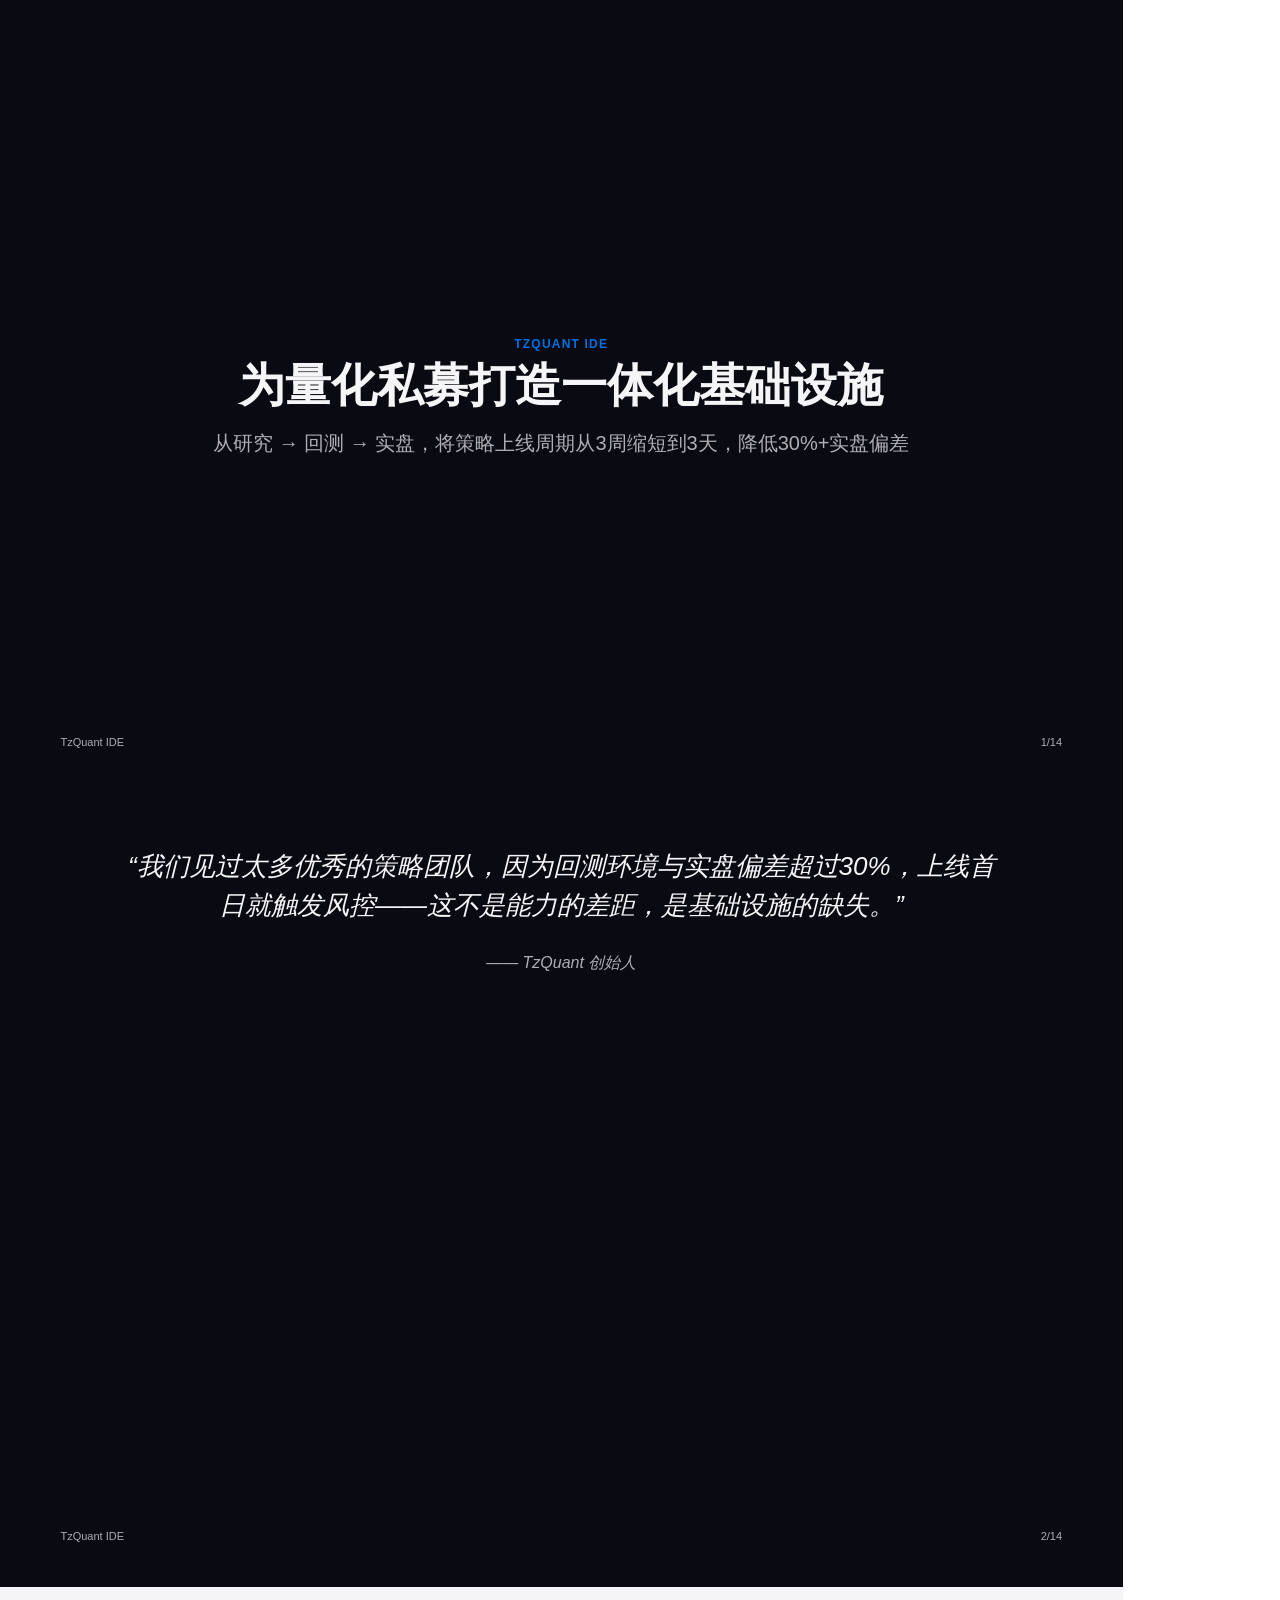
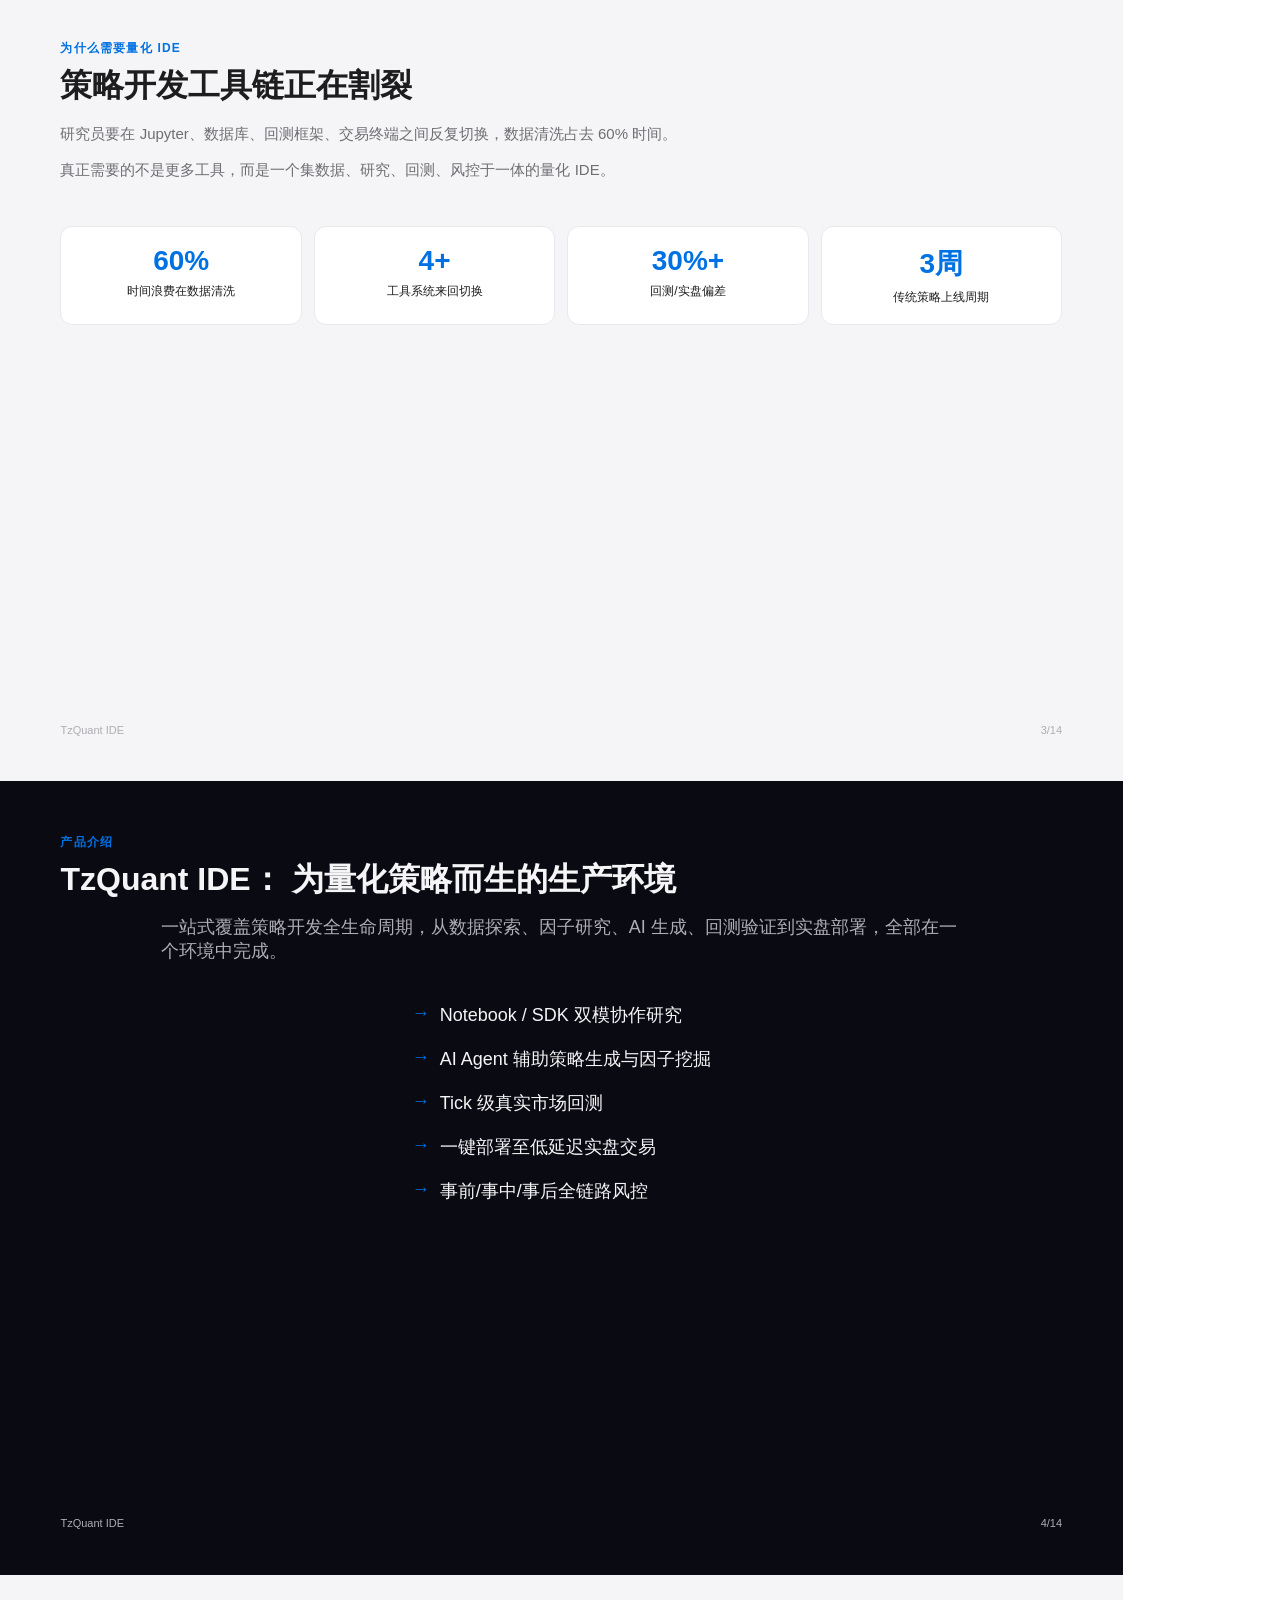
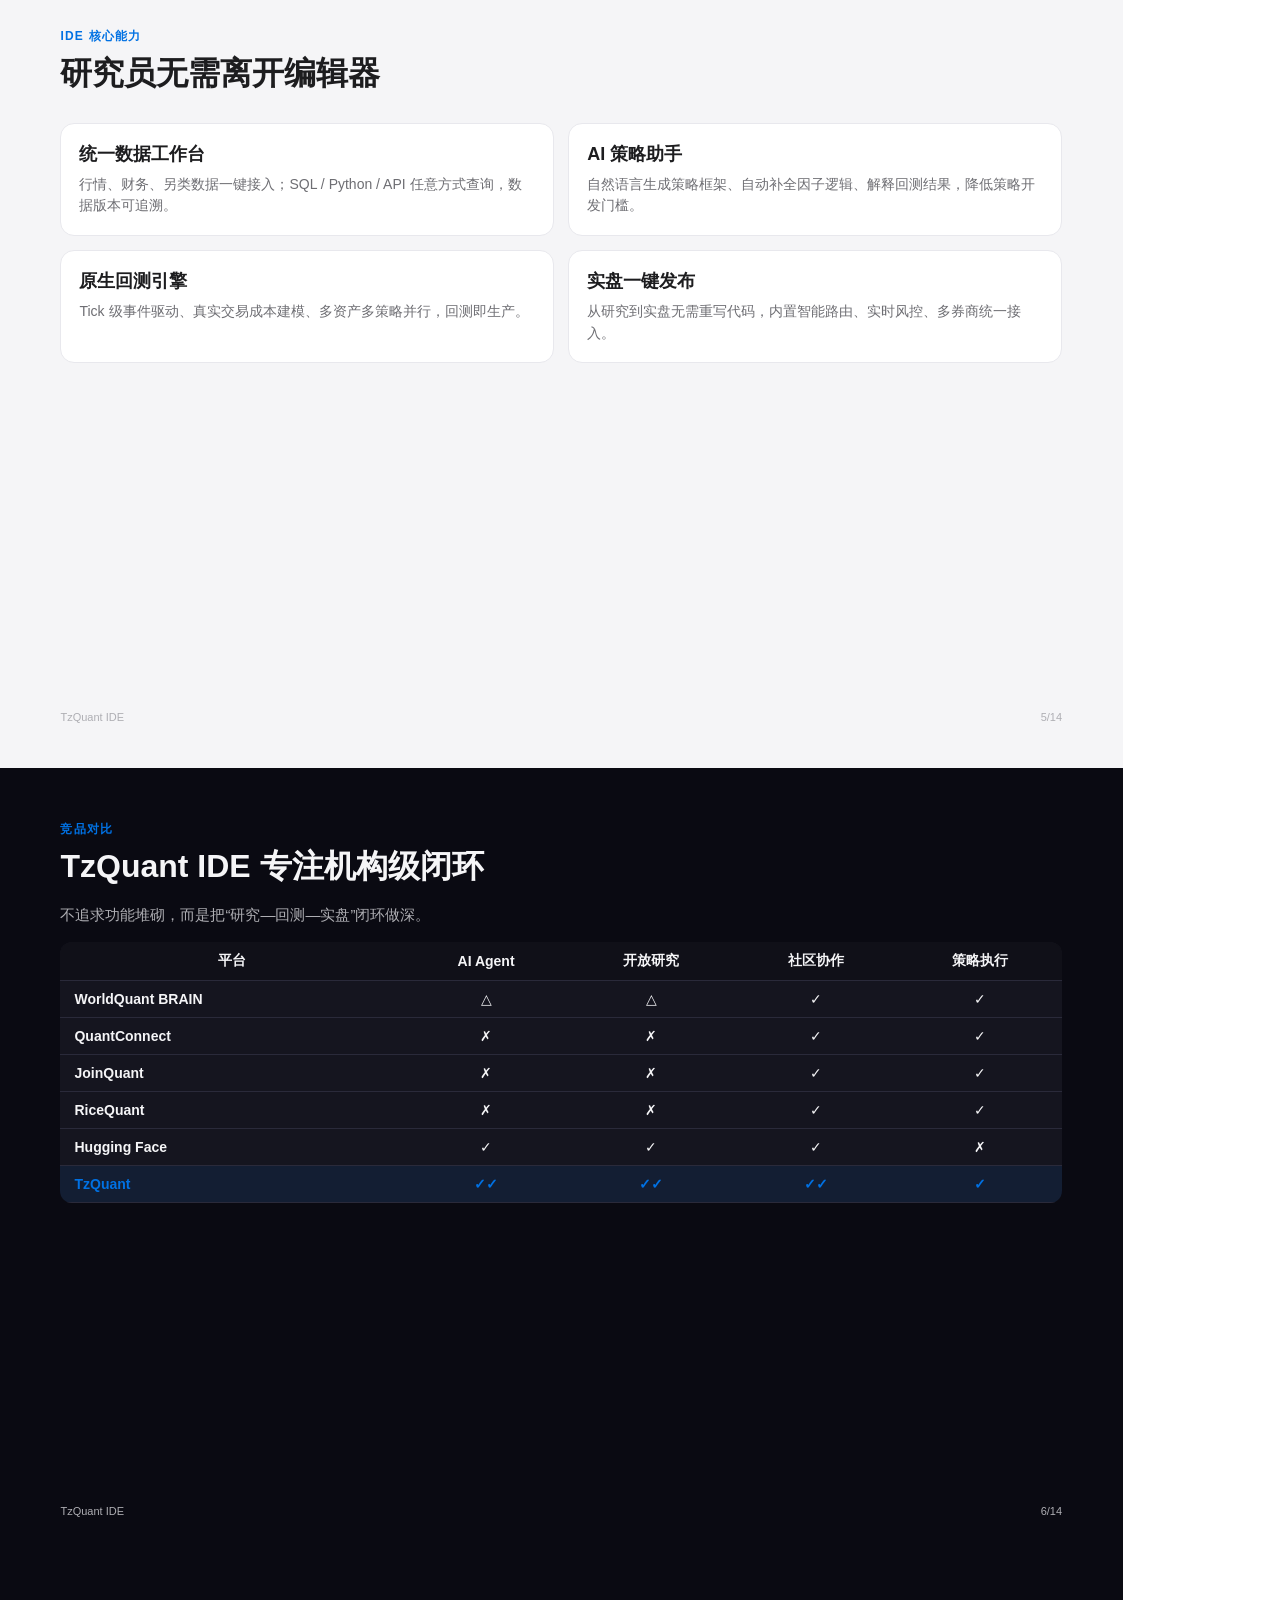
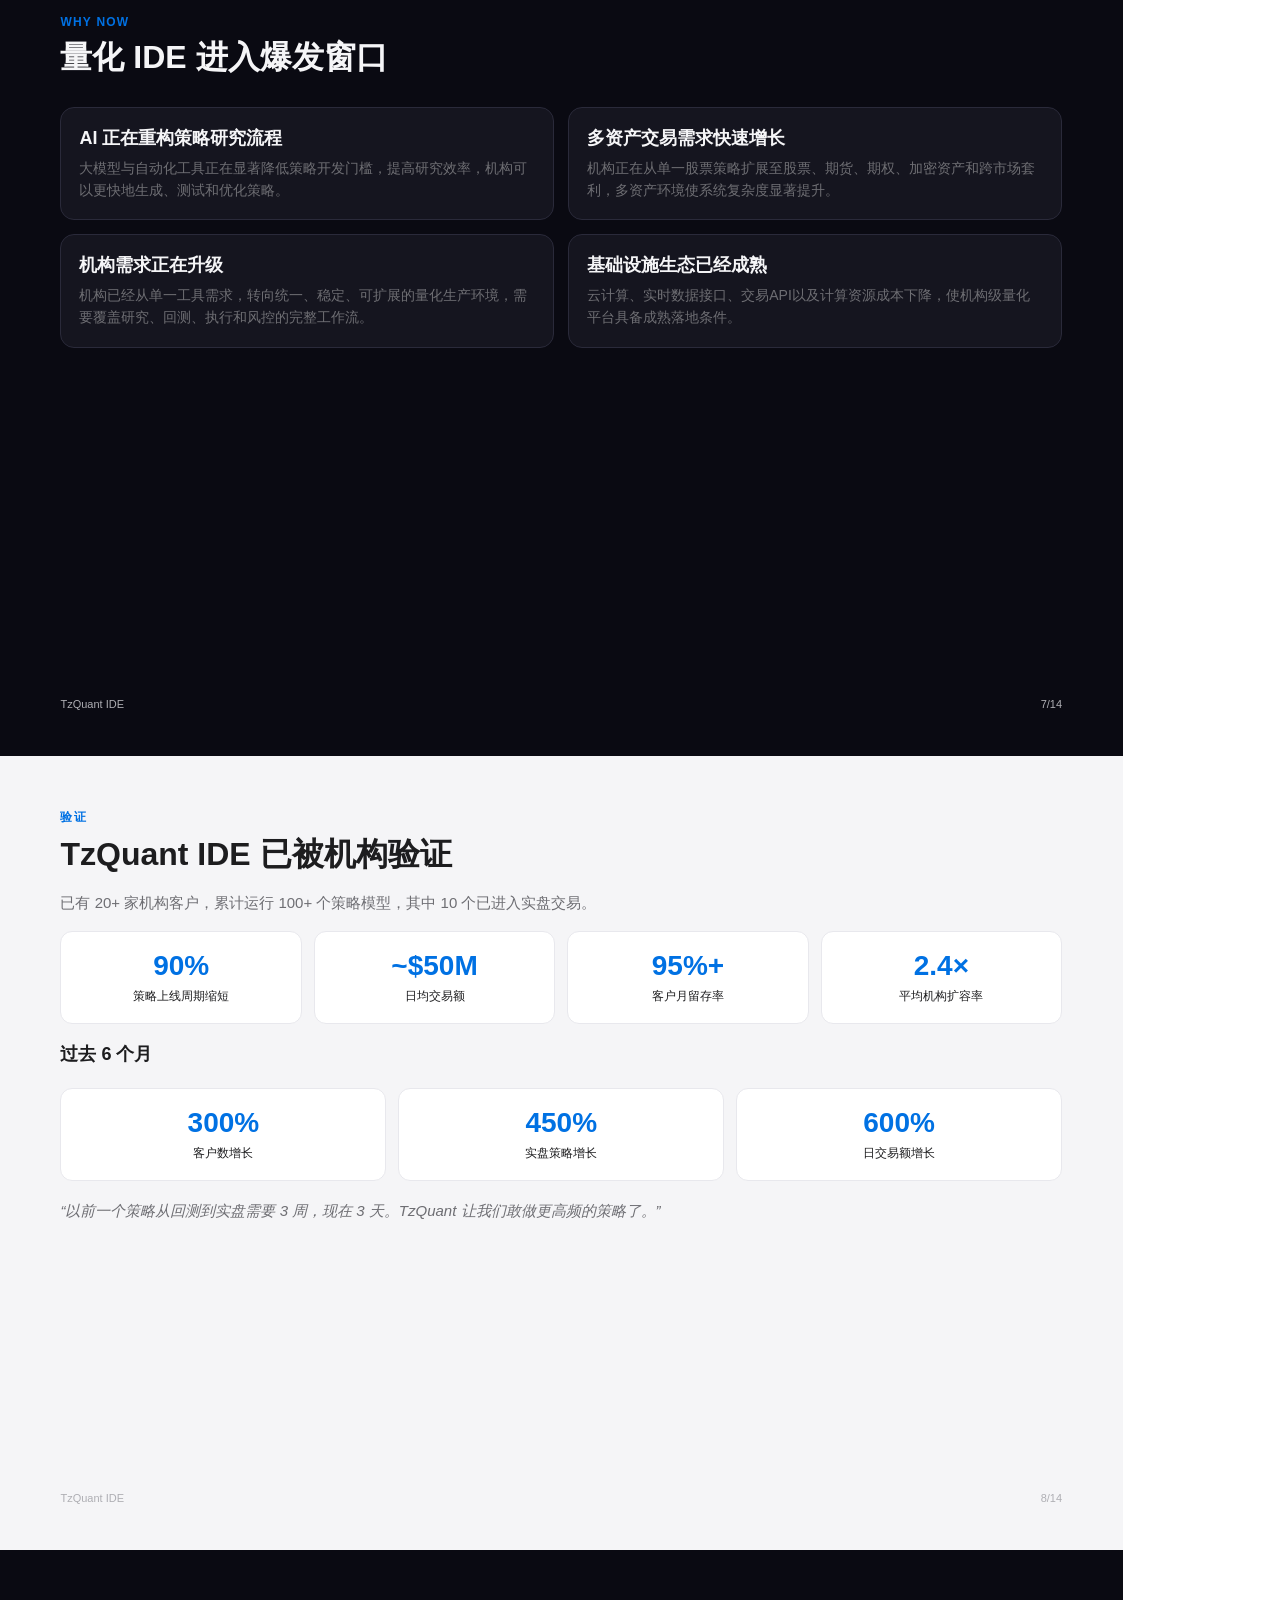
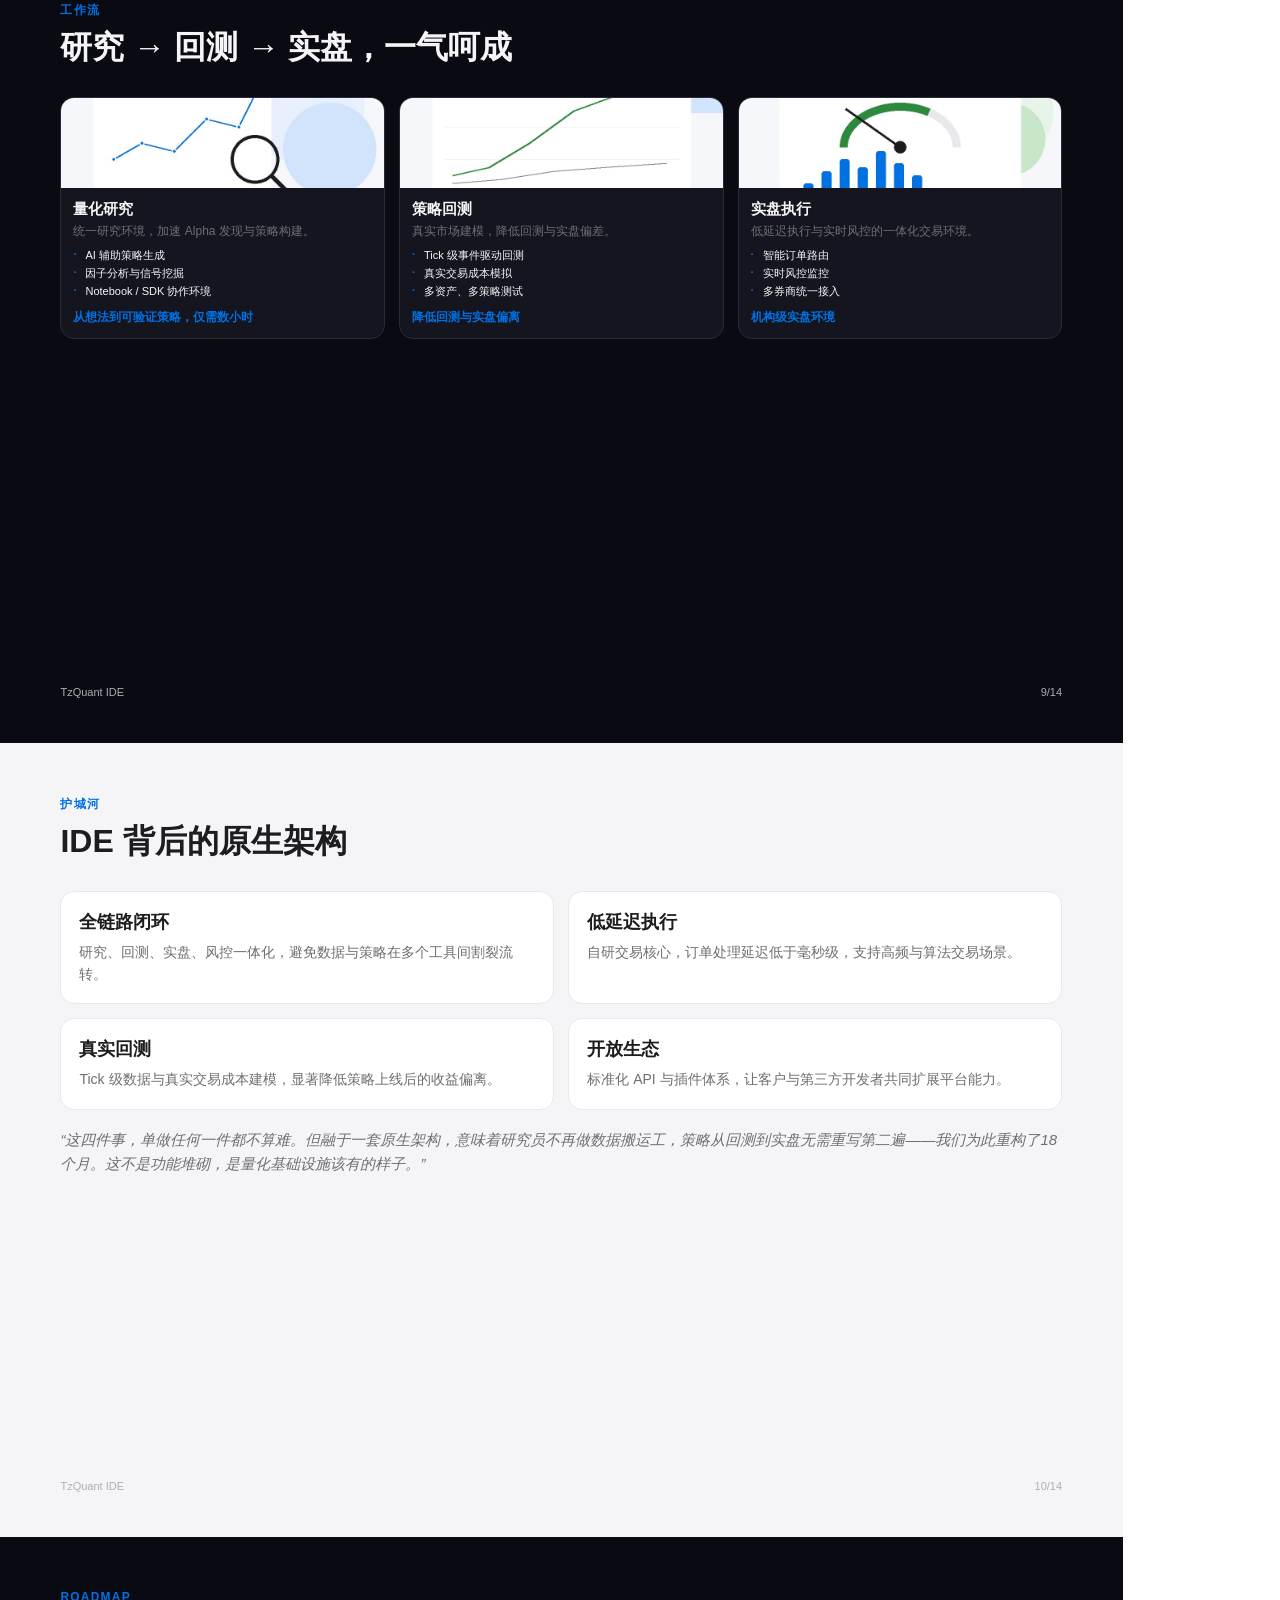
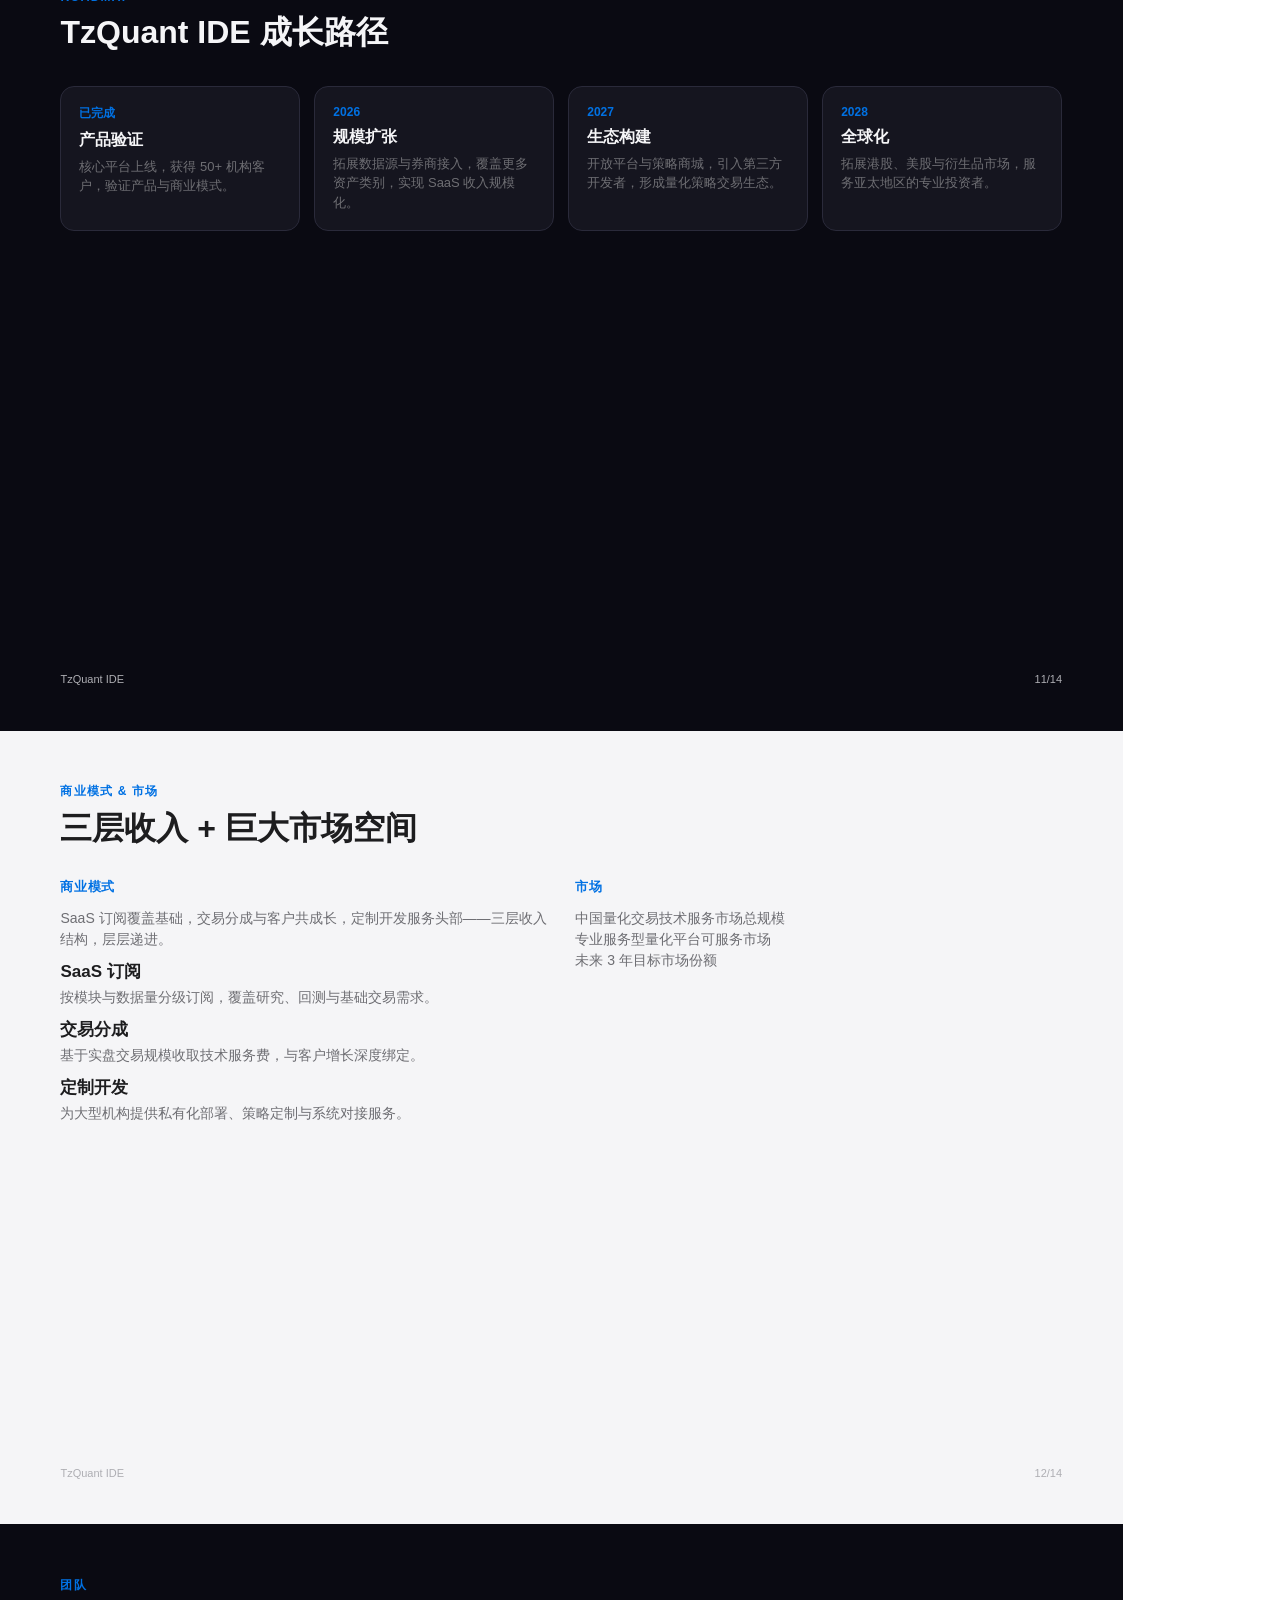
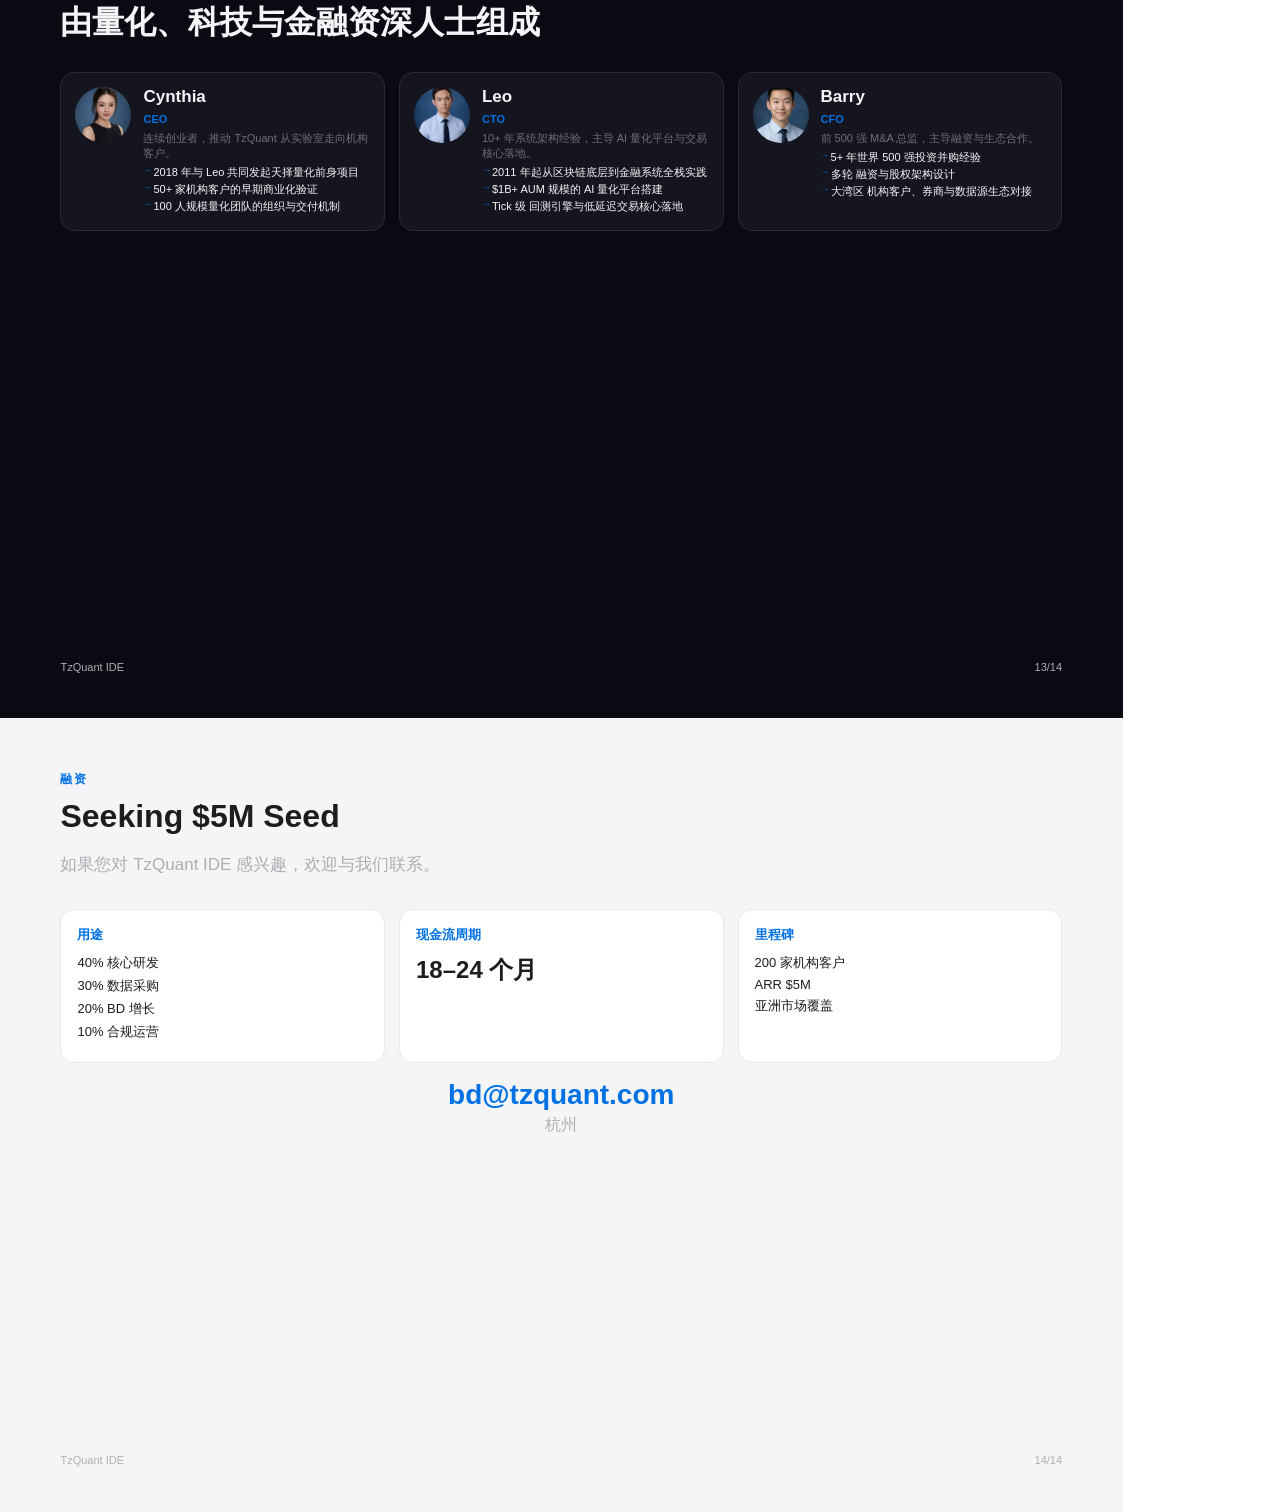
==== deck_ide.html @ a30601aa "Refocus roadshow deck on TzQuant IDE product story" ====
<!DOCTYPE html>
<html><head><meta charset="utf-8"/><style>
* { margin: 0; padding: 0; box-sizing: border-box; }
html, body { font-family: -apple-system, BlinkMacSystemFont, "SF Pro Display", "PingFang SC", "Microsoft YaHei", sans-serif; }
body { margin: 0; }
.slide { width: 297mm; height: 210mm; padding: 14mm 16mm; position: relative; overflow: hidden; page-break-after: always; display: flex; flex-direction: column; }
.slide:last-child { page-break-after: auto; }
.slide-dark { background: #0a0a12; color: #f5f5f7; }
.slide-light { background: #f5f5f7; color: #1d1d1f; }
.center { justify-content: center; text-align: center; align-items: center; }
.eyebrow { font-size: 12px; font-weight: 700; letter-spacing: 0.1em; text-transform: uppercase; color: #0071e3; margin-bottom: 8px; display: block; }
.slide-title { font-size: 32px; font-weight: 700; line-height: 1.25; margin-bottom: 16px; }
.slide-subtitle { font-size: 17px; color: #aeaeb3; margin-bottom: 18px; line-height: 1.5; }
.slide-body, .slide-summary, .split-body { font-size: 15px; line-height: 1.7; color: #6e6e73; max-width: 95%; }
.slide-dark .slide-body, .slide-dark .slide-subtitle { color: #aeaeb3; }

.cover-title { font-size: 46px; font-weight: 800; line-height: 1.15; margin-bottom: 18px; }
.cover-subtitle { font-size: 20px; color: #aeaeb3; max-width: 80%; margin: 0 auto; }
.big-quote { font-size: 26px; font-style: italic; line-height: 1.5; max-width: 88%; margin: 0 auto 28px; text-align: center; }
cite { display: block; text-align: center; font-size: 16px; color: #aeaeb3; }
.big-bullets { list-style: none; max-width: 75%; margin: 18px auto 0; text-align: left; }
.big-bullets li { font-size: 18px; padding: 10px 0 10px 28px; position: relative; color: #f5f5f7; }
.big-bullets li::before { content: "→"; position: absolute; left: 0; color: #0071e3; font-weight: 700; }
.center-body { font-size: 18px; color: #aeaeb3; max-width: 80%; margin: 0 auto 12px; }

.metrics-row { display: grid; grid-template-columns: repeat(4, 1fr); gap: 12px; margin-top: 16px; }
.metrics-row.growth { grid-template-columns: repeat(3, 1fr); }
.metric { background: #fff; border-radius: 12px; padding: 18px 10px; text-align: center; border: 1px solid #e8e8ed; }
.slide-dark .metric { background: #15151f; border-color: #2a2a3a; }
.metric-value { font-size: 28px; font-weight: 800; color: #0071e3; display: block; }
.metric-label { font-size: 12px; color: #1d1d1f; margin-top: 6px; display: block; }
.slide-dark .metric-label { color: #f5f5f7; }

.split-body { margin-bottom: 18px; }
.split-body p { margin-bottom: 10px; }

.cards-grid { display: grid; gap: 14px; margin-top: 14px; }
.cards-grid.cols-2 { grid-template-columns: repeat(2, 1fr); }
.info-card { background: #fff; border-radius: 14px; padding: 18px; border: 1px solid #e8e8ed; }
.slide-dark .info-card { background: #15151f; border-color: #2a2a3a; }
.info-card h3 { font-size: 18px; font-weight: 700; margin-bottom: 8px; color: #1d1d1f; }
.slide-dark .info-card h3 { color: #f5f5f7; }
.info-card p { font-size: 14px; color: #6e6e73; line-height: 1.55; }

.competitor-table { width: 100%; border-collapse: collapse; margin-top: 14px; font-size: 14px; background: #fff; border-radius: 12px; overflow: hidden; }
.slide-dark .competitor-table { background: #15151f; }
.competitor-table th, .competitor-table td { padding: 10px 8px; text-align: center; border-bottom: 1px solid #e8e8ed; }
.slide-dark .competitor-table th, .slide-dark .competitor-table td { border-color: #2a2a3a; }
.competitor-table th { background: #101018; color: #f5f5f7; }
.competitor-table td:first-child { text-align: left; font-weight: 600; padding-left: 14px; }
.competitor-table tr.highlight { background: rgba(0,113,227,0.1); }
.competitor-table tr.highlight td { color: #0071e3; font-weight: 700; }

.growth-title { font-size: 18px; margin-top: 18px; margin-bottom: 6px; }
.slide-quote { font-size: 15px; font-style: italic; color: #6e6e73; margin-top: 18px; line-height: 1.6; }
.slide-dark .slide-quote { color: #aeaeb3; }

.product-grid { display: grid; grid-template-columns: repeat(3, 1fr); gap: 14px; margin-top: 14px; }
.product-card { background: #fff; border-radius: 14px; overflow: hidden; border: 1px solid #e8e8ed; }
.slide-dark .product-card { background: #15151f; border-color: #2a2a3a; }
.product-media { height: 90px; overflow: hidden; }
.product-media img { width: 100%; height: 100%; object-fit: cover; }
.product-info { padding: 12px; }
.product-info h3 { font-size: 15px; font-weight: 700; margin-bottom: 4px; }
.product-lead { font-size: 12px; color: #6e6e73; margin-bottom: 8px; }
.product-points { list-style: none; }
.product-points li { font-size: 11px; margin-bottom: 3px; padding-left: 12px; position: relative; }
.product-points li::before { content: "·"; position: absolute; left: 0; color: #0071e3; font-weight: 700; }
.outcome-label { display: block; margin-top: 10px; font-size: 12px; font-weight: 700; color: #0071e3; }

.roadmap-grid { display: grid; grid-template-columns: repeat(4, 1fr); gap: 14px; margin-top: 18px; }
.roadmap-card { background: #fff; border-radius: 14px; padding: 18px; border: 1px solid #e8e8ed; }
.slide-dark .roadmap-card { background: #15151f; border-color: #2a2a3a; }
.roadmap-status { font-size: 12px; color: #0071e3; font-weight: 700; margin-bottom: 8px; display: block; }
.roadmap-card h3 { font-size: 16px; font-weight: 700; margin-bottom: 6px; }
.roadmap-card p { font-size: 13px; color: #6e6e73; line-height: 1.5; }

.two-col { display: grid; grid-template-columns: 1fr 1fr; gap: 28px; margin-top: 14px; }
.col-block h3 { font-size: 13px; color: #0071e3; text-transform: uppercase; letter-spacing: 0.05em; margin-bottom: 12px; }
.col-block h4 { font-size: 17px; font-weight: 700; margin: 10px 0 4px; }
.col-block p { font-size: 14px; color: #6e6e73; line-height: 1.5; }

.team-grid { display: grid; grid-template-columns: repeat(3, 1fr); gap: 14px; margin-top: 14px; }
.team-card { background: #fff; border-radius: 14px; padding: 14px; display: flex; gap: 12px; border: 1px solid #e8e8ed; }
.slide-dark .team-card { background: #15151f; border-color: #2a2a3a; }
.member-photo { width: 56px; height: 56px; border-radius: 50%; object-fit: cover; flex-shrink: 0; }
.team-card h3 { font-size: 17px; margin-bottom: 2px; }
.member-role { font-size: 11px; color: #0071e3; font-weight: 600; }
.member-tagline { font-size: 11px; color: #6e6e73; margin: 4px 0; line-height: 1.35; }
.team-card ul { list-style: none; }
.team-card li { font-size: 11px; margin-bottom: 2px; padding-left: 10px; position: relative; }
.team-card li::before { content: "→"; position: absolute; left: 0; color: #0071e3; font-size: 9px; }

.funding-plan { display: grid; grid-template-columns: repeat(3, 1fr); gap: 14px; margin-top: 14px; }
.fund-block { background: #fff; border-radius: 14px; padding: 16px; border: 1px solid #e8e8ed; }
.fund-block h3 { font-size: 13px; color: #0071e3; margin-bottom: 10px; }
.fund-value { font-size: 24px; font-weight: 700; }
.fund-block ul { list-style: none; }
.fund-block li { font-size: 13px; margin-bottom: 5px; }
.contact-email { font-size: 28px; color: #0071e3; font-weight: 600; text-align: center; display: block; margin-top: 16px; text-decoration: none; }
.contact-location { text-align: center; color: #aeaeb3; margin-top: 4px; }

.footer { position: absolute; bottom: 12mm; left: 16mm; right: 16mm; font-size: 11px; color: #aeaeb3; display: flex; justify-content: space-between; }
</style></head><body><section class="slide slide-dark center" id="cover"><span class="eyebrow">TzQuant IDE</span><h1 class="cover-title">为量化私募打造一体化基础设施</h1><p class="cover-subtitle">从研究 → 回测 → 实盘，将策略上线周期从3周缩短到3天，降低30%+实盘偏差</p><div class="footer"><span>TzQuant IDE</span><span>1/14</span></div></section><section class="slide slide-dark" id="problem"><blockquote class="big-quote">“我们见过太多优秀的策略团队，因为回测环境与实盘偏差超过30%，上线首日就触发风控——这不是能力的差距，是基础设施的缺失。”</blockquote><cite>—— TzQuant 创始人</cite><div class="footer"><span>TzQuant IDE</span><span>2/14</span></div></section><section class="slide slide-light" id="why-ide"><span class="eyebrow">为什么需要量化 IDE</span><h2 class="slide-title">策略开发工具链正在割裂</h2><div class="split-body"><p>研究员要在 Jupyter、数据库、回测框架、交易终端之间反复切换，数据清洗占去 60% 时间。</p><p>真正需要的不是更多工具，而是一个集数据、研究、回测、风控于一体的量化 IDE。</p></div><div class="metrics-row"><div class="metric"><span class="metric-value">60%</span><span class="metric-label">时间浪费在数据清洗</span></div><div class="metric"><span class="metric-value">4+</span><span class="metric-label">工具系统来回切换</span></div><div class="metric"><span class="metric-value">30%+</span><span class="metric-label">回测/实盘偏差</span></div><div class="metric"><span class="metric-value">3周</span><span class="metric-label">传统策略上线周期</span></div></div><div class="footer"><span>TzQuant IDE</span><span>3/14</span></div></section><section class="slide slide-dark" id="ide-intro"><span class="eyebrow">产品介绍</span><h2 class="slide-title">TzQuant IDE：
为量化策略而生的生产环境</h2><p class="center-body">一站式覆盖策略开发全生命周期，从数据探索、因子研究、AI 生成、回测验证到实盘部署，全部在一个环境中完成。</p><ul class="big-bullets"><li>Notebook / SDK 双模协作研究</li><li>AI Agent 辅助策略生成与因子挖掘</li><li>Tick 级真实市场回测</li><li>一键部署至低延迟实盘交易</li><li>事前/事中/事后全链路风控</li></ul><div class="footer"><span>TzQuant IDE</span><span>4/14</span></div></section><section class="slide slide-light" id="ide-features"><span class="eyebrow">IDE 核心能力</span><h2 class="slide-title">研究员无需离开编辑器</h2><div class="cards-grid cols-2"><div class="info-card"><h3>统一数据工作台</h3><p>行情、财务、另类数据一键接入；SQL / Python / API 任意方式查询，数据版本可追溯。</p></div><div class="info-card"><h3>AI 策略助手</h3><p>自然语言生成策略框架、自动补全因子逻辑、解释回测结果，降低策略开发门槛。</p></div><div class="info-card"><h3>原生回测引擎</h3><p>Tick 级事件驱动、真实交易成本建模、多资产多策略并行，回测即生产。</p></div><div class="info-card"><h3>实盘一键发布</h3><p>从研究到实盘无需重写代码，内置智能路由、实时风控、多券商统一接入。</p></div></div><div class="footer"><span>TzQuant IDE</span><span>5/14</span></div></section><section class="slide slide-dark" id="ide-vs-others"><span class="eyebrow">竞品对比</span><h2 class="slide-title">TzQuant IDE 专注机构级闭环</h2><p class="slide-body">不追求功能堆砌，而是把“研究—回测—实盘”闭环做深。</p><table class="competitor-table"><thead><tr><th>平台</th><th>AI Agent</th><th>开放研究</th><th>社区协作</th><th>策略执行</th></tr></thead><tbody><tr class=""><td>WorldQuant BRAIN</td><td>△</td><td>△</td><td>✓</td><td>✓</td></tr><tr class=""><td>QuantConnect</td><td>✗</td><td>✗</td><td>✓</td><td>✓</td></tr><tr class=""><td>JoinQuant</td><td>✗</td><td>✗</td><td>✓</td><td>✓</td></tr><tr class=""><td>RiceQuant</td><td>✗</td><td>✗</td><td>✓</td><td>✓</td></tr><tr class=""><td>Hugging Face</td><td>✓</td><td>✓</td><td>✓</td><td>✗</td></tr><tr class="highlight"><td>TzQuant</td><td>✓✓</td><td>✓✓</td><td>✓✓</td><td>✓</td></tr></tbody></table><div class="footer"><span>TzQuant IDE</span><span>6/14</span></div></section><section class="slide slide-dark" id="why-now"><span class="eyebrow">Why now</span><h2 class="slide-title">量化 IDE 进入爆发窗口</h2><div class="cards-grid cols-2"><div class="info-card"><h3>AI 正在重构策略研究流程</h3><p>大模型与自动化工具正在显著降低策略开发门槛，提高研究效率，机构可以更快地生成、测试和优化策略。</p></div><div class="info-card"><h3>多资产交易需求快速增长</h3><p>机构正在从单一股票策略扩展至股票、期货、期权、加密资产和跨市场套利，多资产环境使系统复杂度显著提升。</p></div><div class="info-card"><h3>机构需求正在升级</h3><p>机构已经从单一工具需求，转向统一、稳定、可扩展的量化生产环境，需要覆盖研究、回测、执行和风控的完整工作流。</p></div><div class="info-card"><h3>基础设施生态已经成熟</h3><p>云计算、实时数据接口、交易API以及计算资源成本下降，使机构级量化平台具备成熟落地条件。</p></div></div><div class="footer"><span>TzQuant IDE</span><span>7/14</span></div></section><section class="slide slide-light" id="traction"><span class="eyebrow">验证</span><h2 class="slide-title">TzQuant IDE 已被机构验证</h2><p class="slide-summary">已有 20+ 家机构客户，累计运行 100+ 个策略模型，其中 10 个已进入实盘交易。</p><div class="metrics-row"><div class="metric"><span class="metric-value">90%</span><span class="metric-label">策略上线周期缩短</span></div><div class="metric"><span class="metric-value">~$50M</span><span class="metric-label">日均交易额</span></div><div class="metric"><span class="metric-value">95%+</span><span class="metric-label">客户月留存率</span></div><div class="metric"><span class="metric-value">2.4×</span><span class="metric-label">平均机构扩容率</span></div></div><h3 class="growth-title">过去 6 个月</h3><div class="metrics-row growth"><div class="metric"><span class="metric-value">300%</span><span class="metric-label">客户数增长</span></div><div class="metric"><span class="metric-value">450%</span><span class="metric-label">实盘策略增长</span></div><div class="metric"><span class="metric-value">600%</span><span class="metric-label">日交易额增长</span></div></div><p class="slide-quote">“以前一个策略从回测到实盘需要 3 周，现在 3 天。TzQuant 让我们敢做更高频的策略了。”</p><div class="footer"><span>TzQuant IDE</span><span>8/14</span></div></section><section class="slide slide-dark" id="modules"><span class="eyebrow">工作流</span><h2 class="slide-title">研究 → 回测 → 实盘，一气呵成</h2><div class="product-grid"><div class="product-card"><div class="product-media"><img src="assets/research.jpg"/></div><div class="product-info"><h3>量化研究</h3><p class="product-lead">统一研究环境，加速 Alpha 发现与策略构建。</p><ul class="product-points"><li>AI 辅助策略生成</li><li>因子分析与信号挖掘</li><li>Notebook / SDK 协作环境</li></ul><span class="outcome-label">从想法到可验证策略，仅需数小时</span></div></div><div class="product-card"><div class="product-media"><img src="assets/backtest.jpg"/></div><div class="product-info"><h3>策略回测</h3><p class="product-lead">真实市场建模，降低回测与实盘偏差。</p><ul class="product-points"><li>Tick 级事件驱动回测</li><li>真实交易成本模拟</li><li>多资产、多策略测试</li></ul><span class="outcome-label">降低回测与实盘偏离</span></div></div><div class="product-card"><div class="product-media"><img src="assets/live.jpg"/></div><div class="product-info"><h3>实盘执行</h3><p class="product-lead">低延迟执行与实时风控的一体化交易环境。</p><ul class="product-points"><li>智能订单路由</li><li>实时风控监控</li><li>多券商统一接入</li></ul><span class="outcome-label">机构级实盘环境</span></div></div></div><div class="footer"><span>TzQuant IDE</span><span>9/14</span></div></section><section class="slide slide-light" id="moat"><span class="eyebrow">护城河</span><h2 class="slide-title">IDE 背后的原生架构</h2><div class="cards-grid cols-2"><div class="info-card"><h3>全链路闭环</h3><p>研究、回测、实盘、风控一体化，避免数据与策略在多个工具间割裂流转。</p></div><div class="info-card"><h3>低延迟执行</h3><p>自研交易核心，订单处理延迟低于毫秒级，支持高频与算法交易场景。</p></div><div class="info-card"><h3>真实回测</h3><p>Tick 级数据与真实交易成本建模，显著降低策略上线后的收益偏离。</p></div><div class="info-card"><h3>开放生态</h3><p>标准化 API 与插件体系，让客户与第三方开发者共同扩展平台能力。</p></div></div><p class="slide-quote">“这四件事，单做任何一件都不算难。但融于一套原生架构，意味着研究员不再做数据搬运工，策略从回测到实盘无需重写第二遍——我们为此重构了18个月。这不是功能堆砌，是量化基础设施该有的样子。”</p><div class="footer"><span>TzQuant IDE</span><span>10/14</span></div></section><section class="slide slide-dark" id="roadmap"><span class="eyebrow">Roadmap</span><h2 class="slide-title">TzQuant IDE 成长路径</h2><div class="roadmap-grid"><div class="roadmap-card"><span class="roadmap-status">已完成</span><h3>产品验证</h3><p>核心平台上线，获得 50+ 机构客户，验证产品与商业模式。</p></div><div class="roadmap-card"><span class="roadmap-status">2026</span><h3>规模扩张</h3><p>拓展数据源与券商接入，覆盖更多资产类别，实现 SaaS 收入规模化。</p></div><div class="roadmap-card"><span class="roadmap-status">2027</span><h3>生态构建</h3><p>开放平台与策略商城，引入第三方开发者，形成量化策略交易生态。</p></div><div class="roadmap-card"><span class="roadmap-status">2028</span><h3>全球化</h3><p>拓展港股、美股与衍生品市场，服务亚太地区的专业投资者。</p></div></div><div class="footer"><span>TzQuant IDE</span><span>11/14</span></div></section><section class="slide slide-light" id="business"><span class="eyebrow">商业模式 &amp; 市场</span><h2 class="slide-title">三层收入 + 巨大市场空间</h2><div class="two-col"><div class="col-block"><h3>商业模式</h3><p>SaaS 订阅覆盖基础，交易分成与客户共成长，定制开发服务头部——三层收入结构，层层递进。</p><h4>SaaS 订阅</h4><p>按模块与数据量分级订阅，覆盖研究、回测与基础交易需求。</p><h4>交易分成</h4><p>基于实盘交易规模收取技术服务费，与客户增长深度绑定。</p><h4>定制开发</h4><p>为大型机构提供私有化部署、策略定制与系统对接服务。</p></div><div class="col-block"><h3>市场</h3><p>中国量化交易技术服务市场总规模</p><p>专业服务型量化平台可服务市场</p><p>未来 3 年目标市场份额</p></div></div><div class="footer"><span>TzQuant IDE</span><span>12/14</span></div></section><section class="slide slide-dark" id="team"><span class="eyebrow">团队</span><h2 class="slide-title">由量化、科技与金融资深人士组成</h2><div class="team-grid"><div class="team-card"><img class="member-photo" src="assets/cynthia.png"/><div><h3>Cynthia</h3><span class="member-role">CEO</span><p class="member-tagline">连续创业者，推动 TzQuant 从实验室走向机构客户。</p><ul><li>2018 年与 Leo 共同发起天择量化前身项目</li><li>50+ 家机构客户的早期商业化验证</li><li>100 人规模量化团队的组织与交付机制</li></ul></div></div><div class="team-card"><img class="member-photo" src="assets/leo.png"/><div><h3>Leo</h3><span class="member-role">CTO</span><p class="member-tagline">10+ 年系统架构经验，主导 AI 量化平台与交易核心落地。</p><ul><li>2011 年起从区块链底层到金融系统全栈实践</li><li>$1B+ AUM 规模的 AI 量化平台搭建</li><li>Tick 级 回测引擎与低延迟交易核心落地</li></ul></div></div><div class="team-card"><img class="member-photo" src="assets/barry.jpg"/><div><h3>Barry</h3><span class="member-role">CFO</span><p class="member-tagline">前 500 强 M&amp;A 总监，主导融资与生态合作。</p><ul><li>5+ 年世界 500 强投资并购经验</li><li>多轮 融资与股权架构设计</li><li>大湾区 机构客户、券商与数据源生态对接</li></ul></div></div></div><div class="footer"><span>TzQuant IDE</span><span>13/14</span></div></section><section class="slide slide-light" id="funding"><span class="eyebrow">融资</span><h2 class="slide-title">Seeking $5M Seed</h2><p class="slide-subtitle">如果您对 TzQuant IDE 感兴趣，欢迎与我们联系。</p><div class="funding-plan"><div class="fund-block"><h3>用途</h3><ul><li>40% 核心研发</li><li>30% 数据采购</li><li>20% BD 增长</li><li>10% 合规运营</li></ul></div><div class="fund-block"><h3>现金流周期</h3><div class="fund-value">18–24 个月</div></div><div class="fund-block"><h3>里程碑</h3><ul><li>200 家机构客户</li><li>ARR $5M</li><li>亚洲市场覆盖</li></ul></div></div><a class="contact-email" href="mailto:bd@tzquant.com">bd@tzquant.com</a><p class="contact-location">杭州</p><div class="footer"><span>TzQuant IDE</span><span>14/14</span></div></section></body></html>
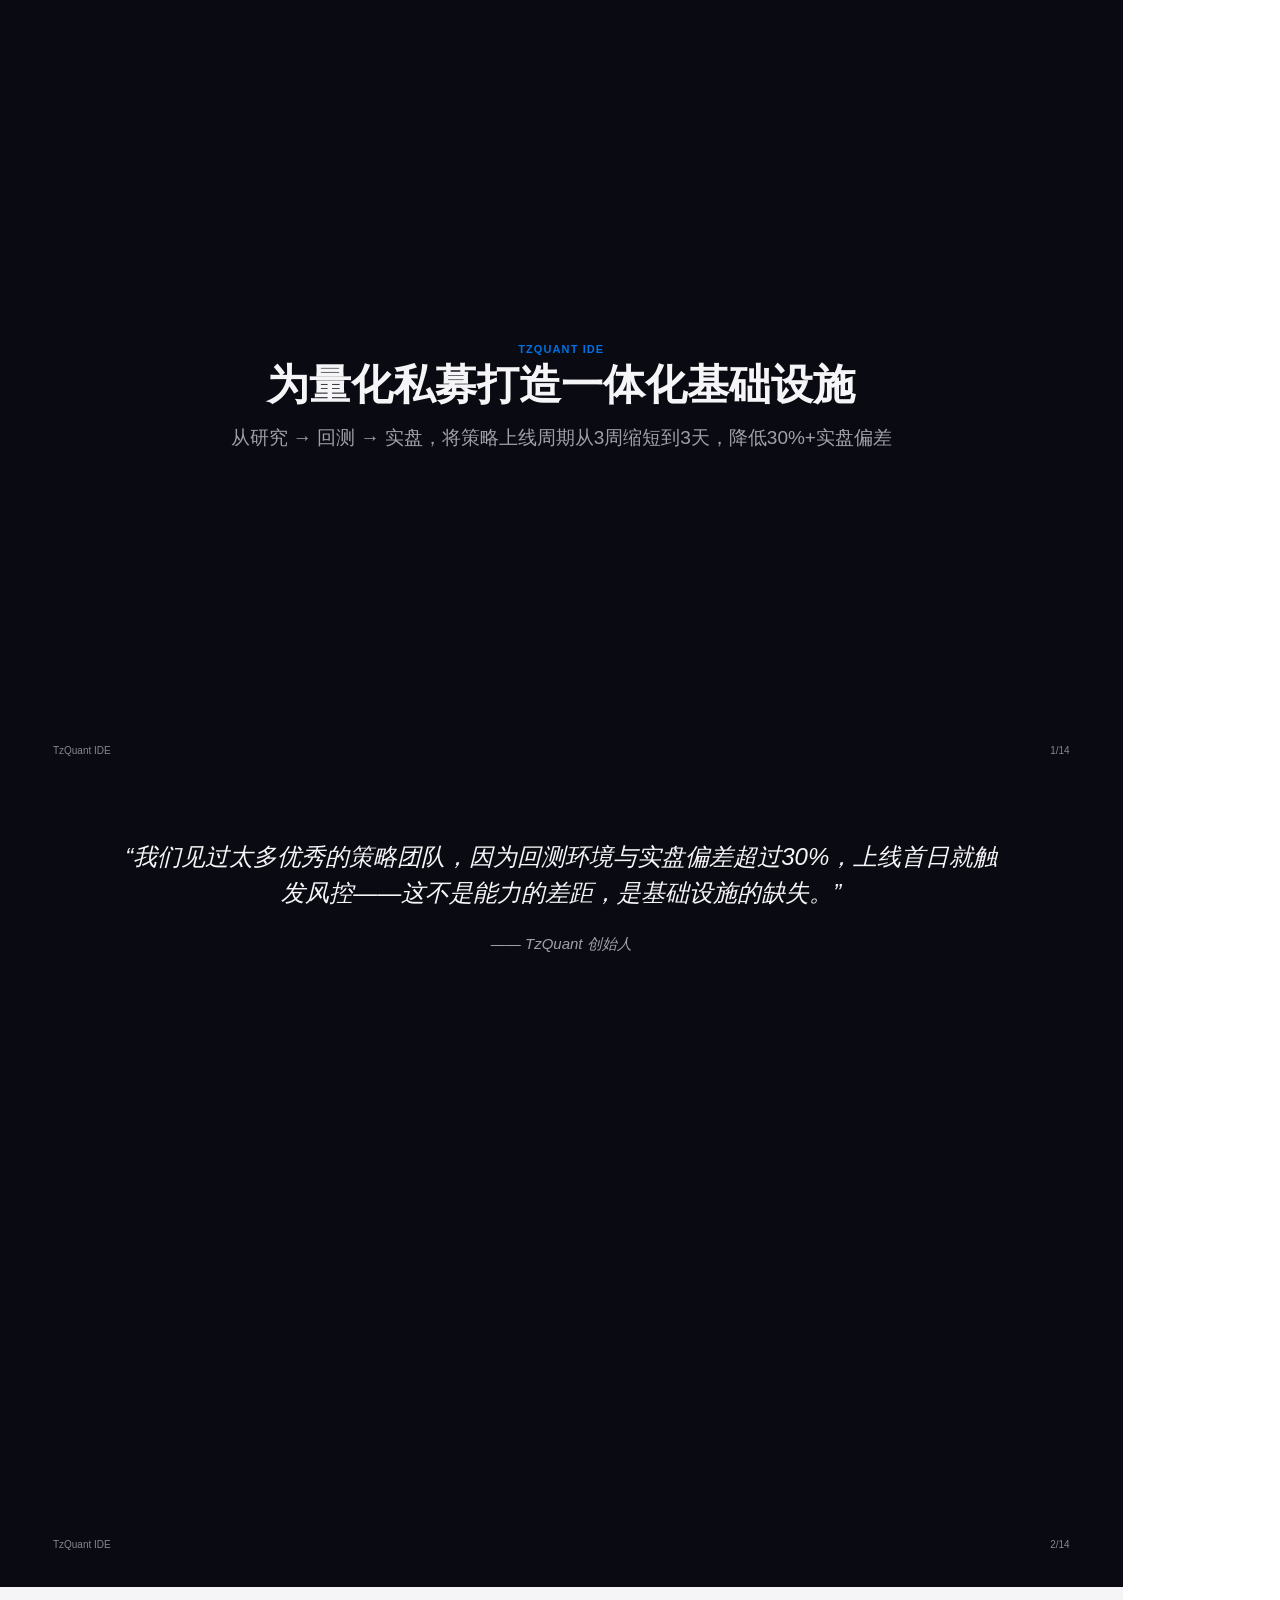
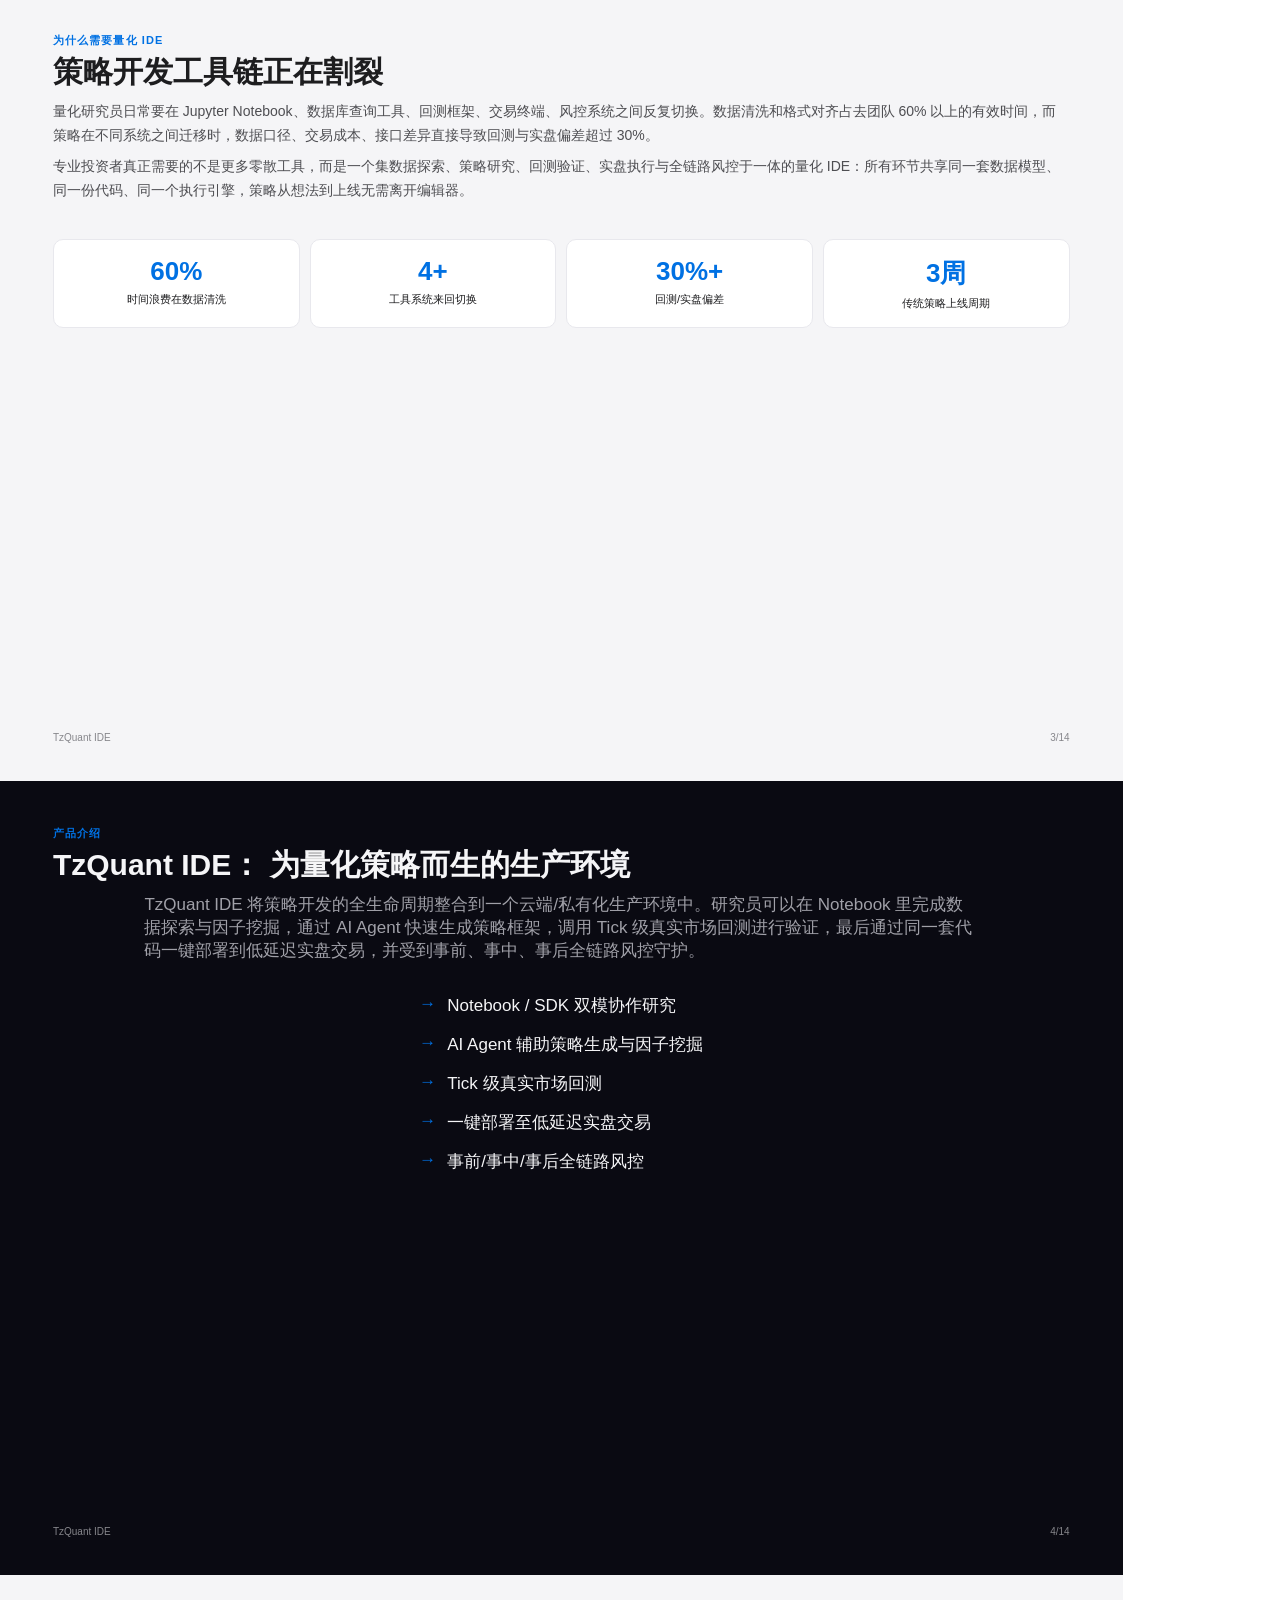
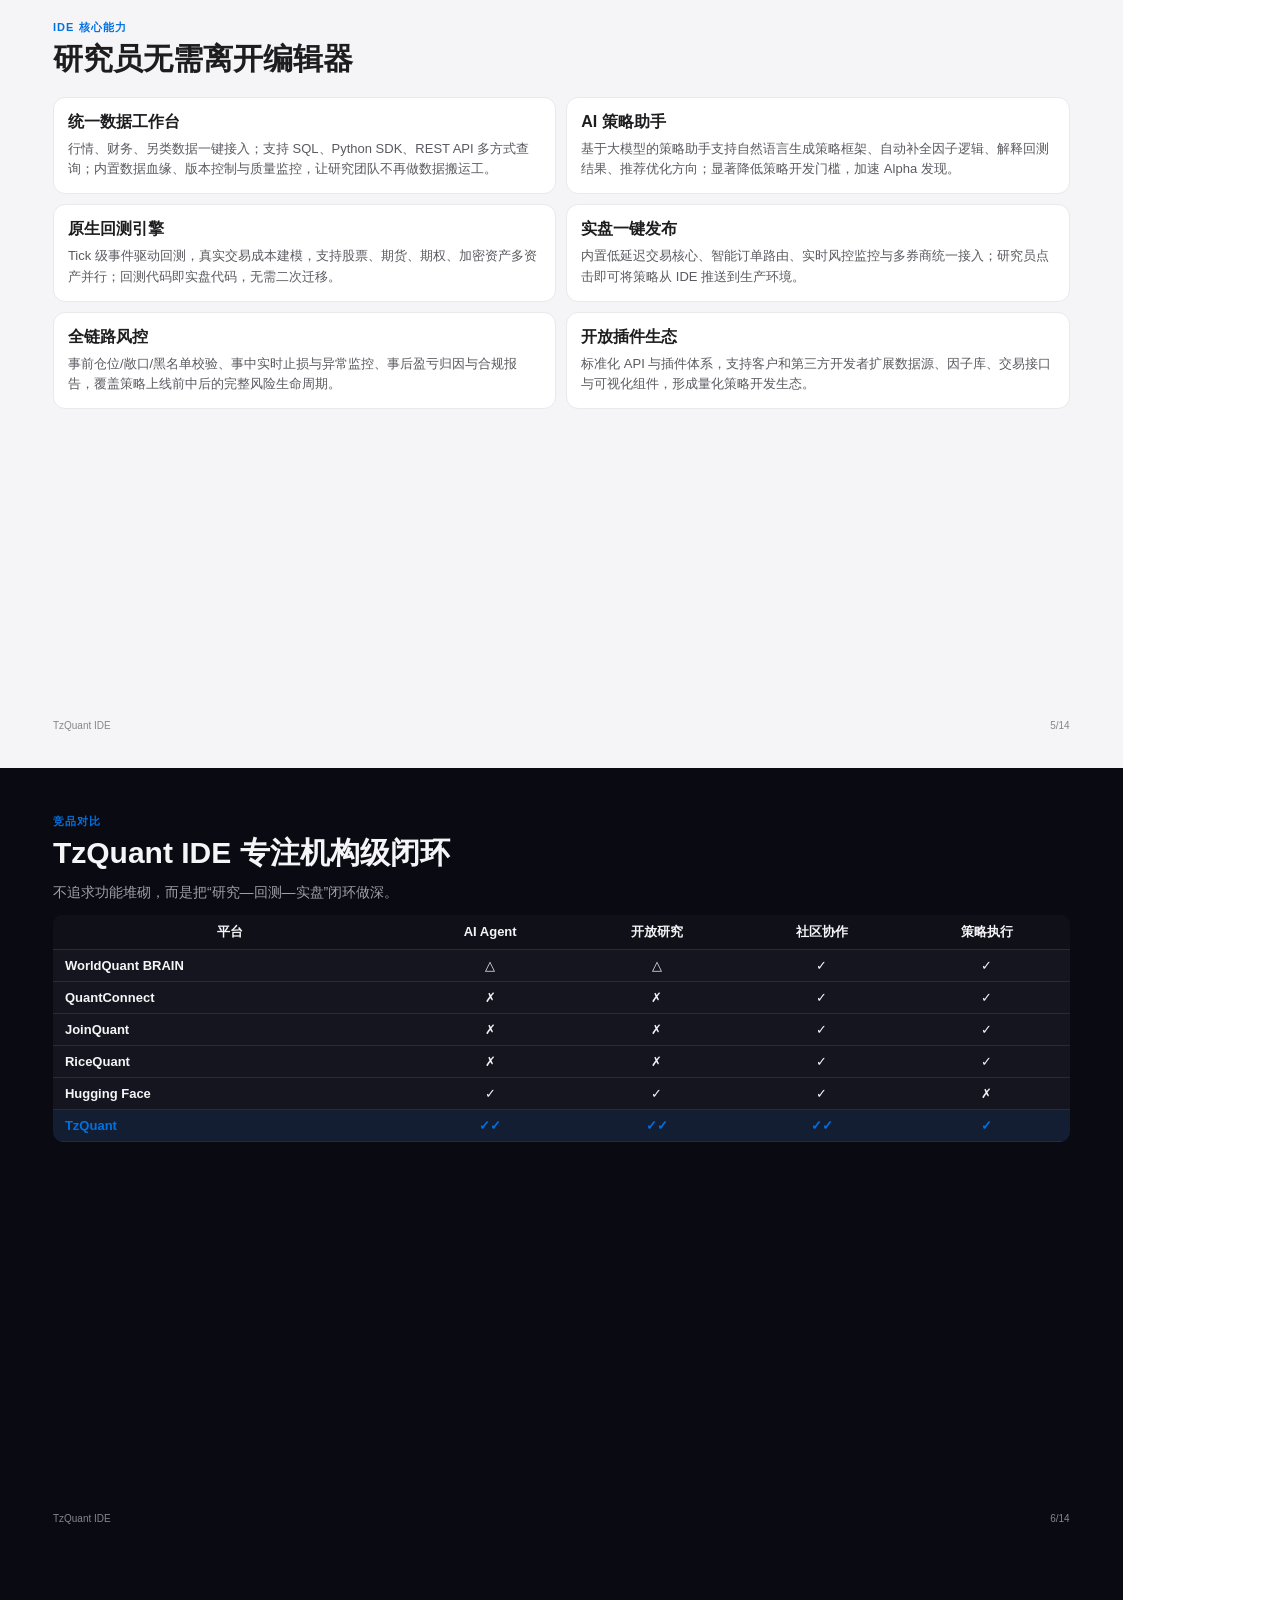
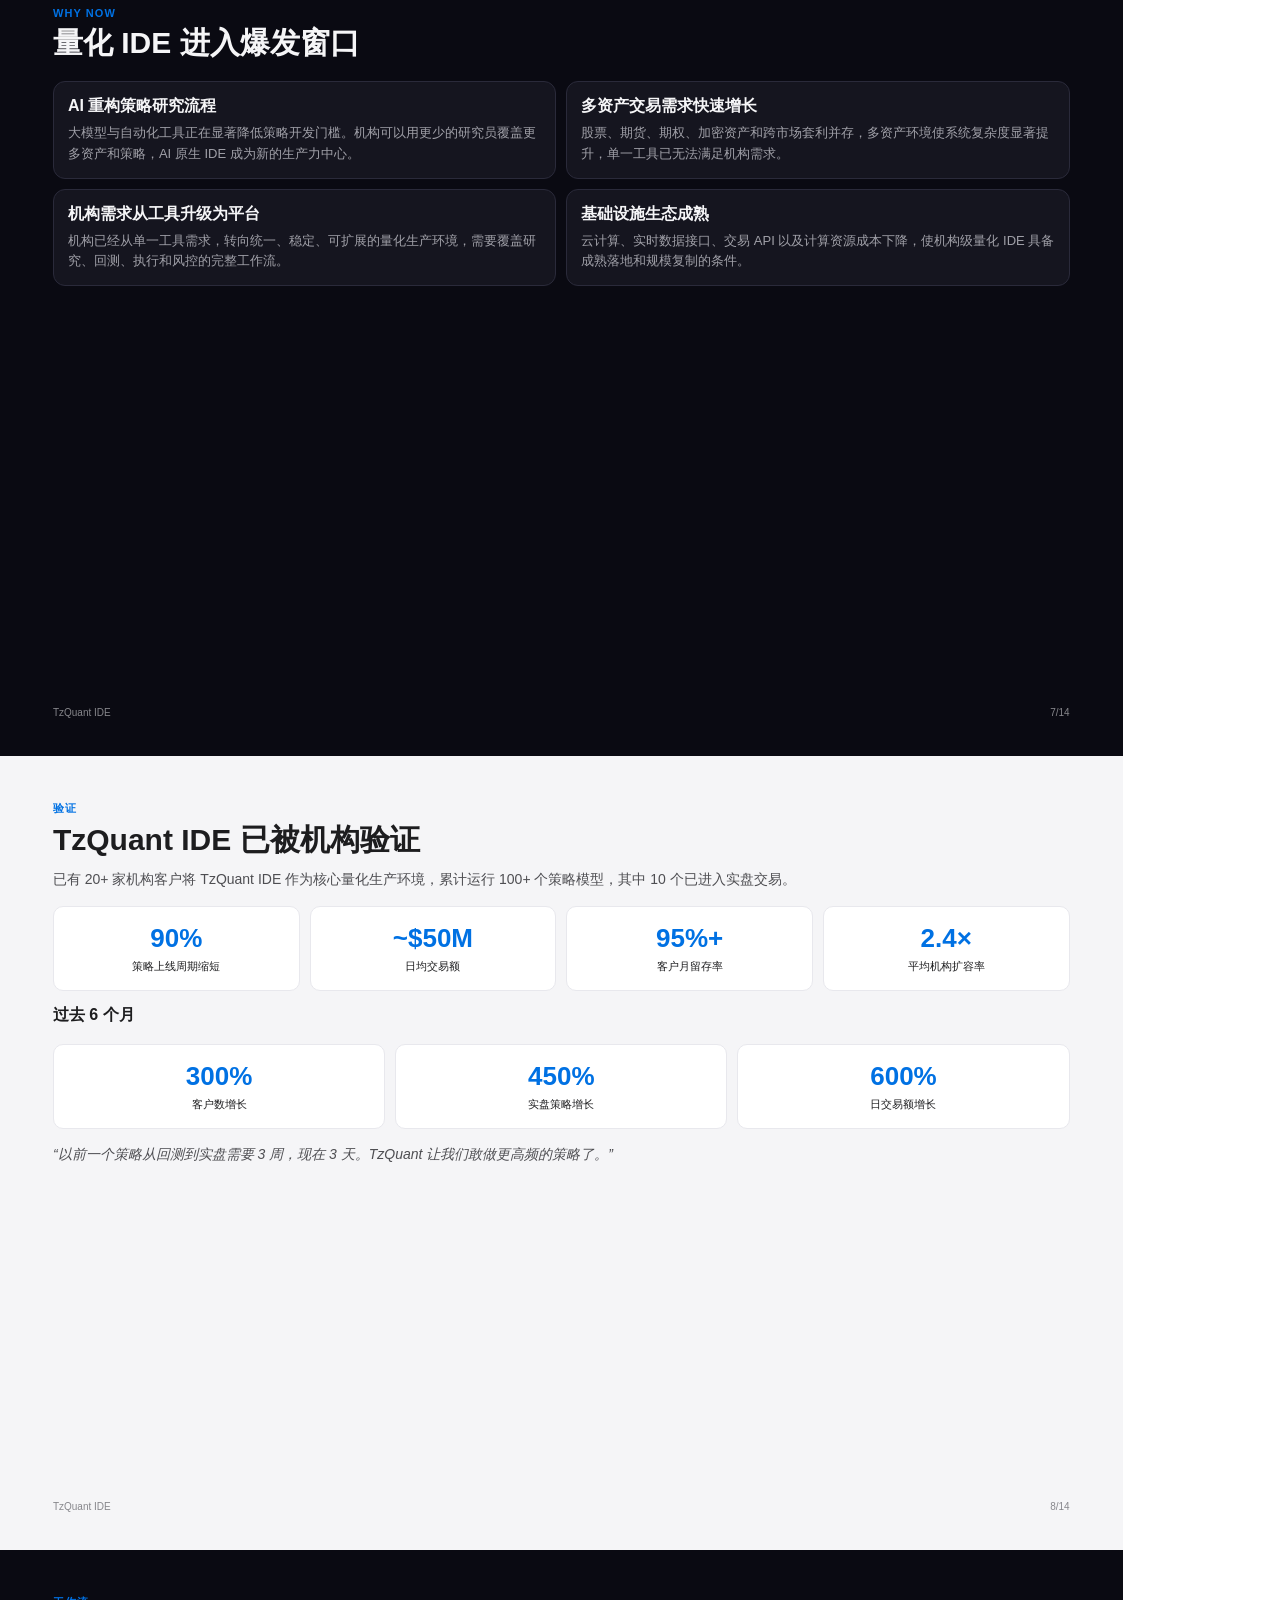
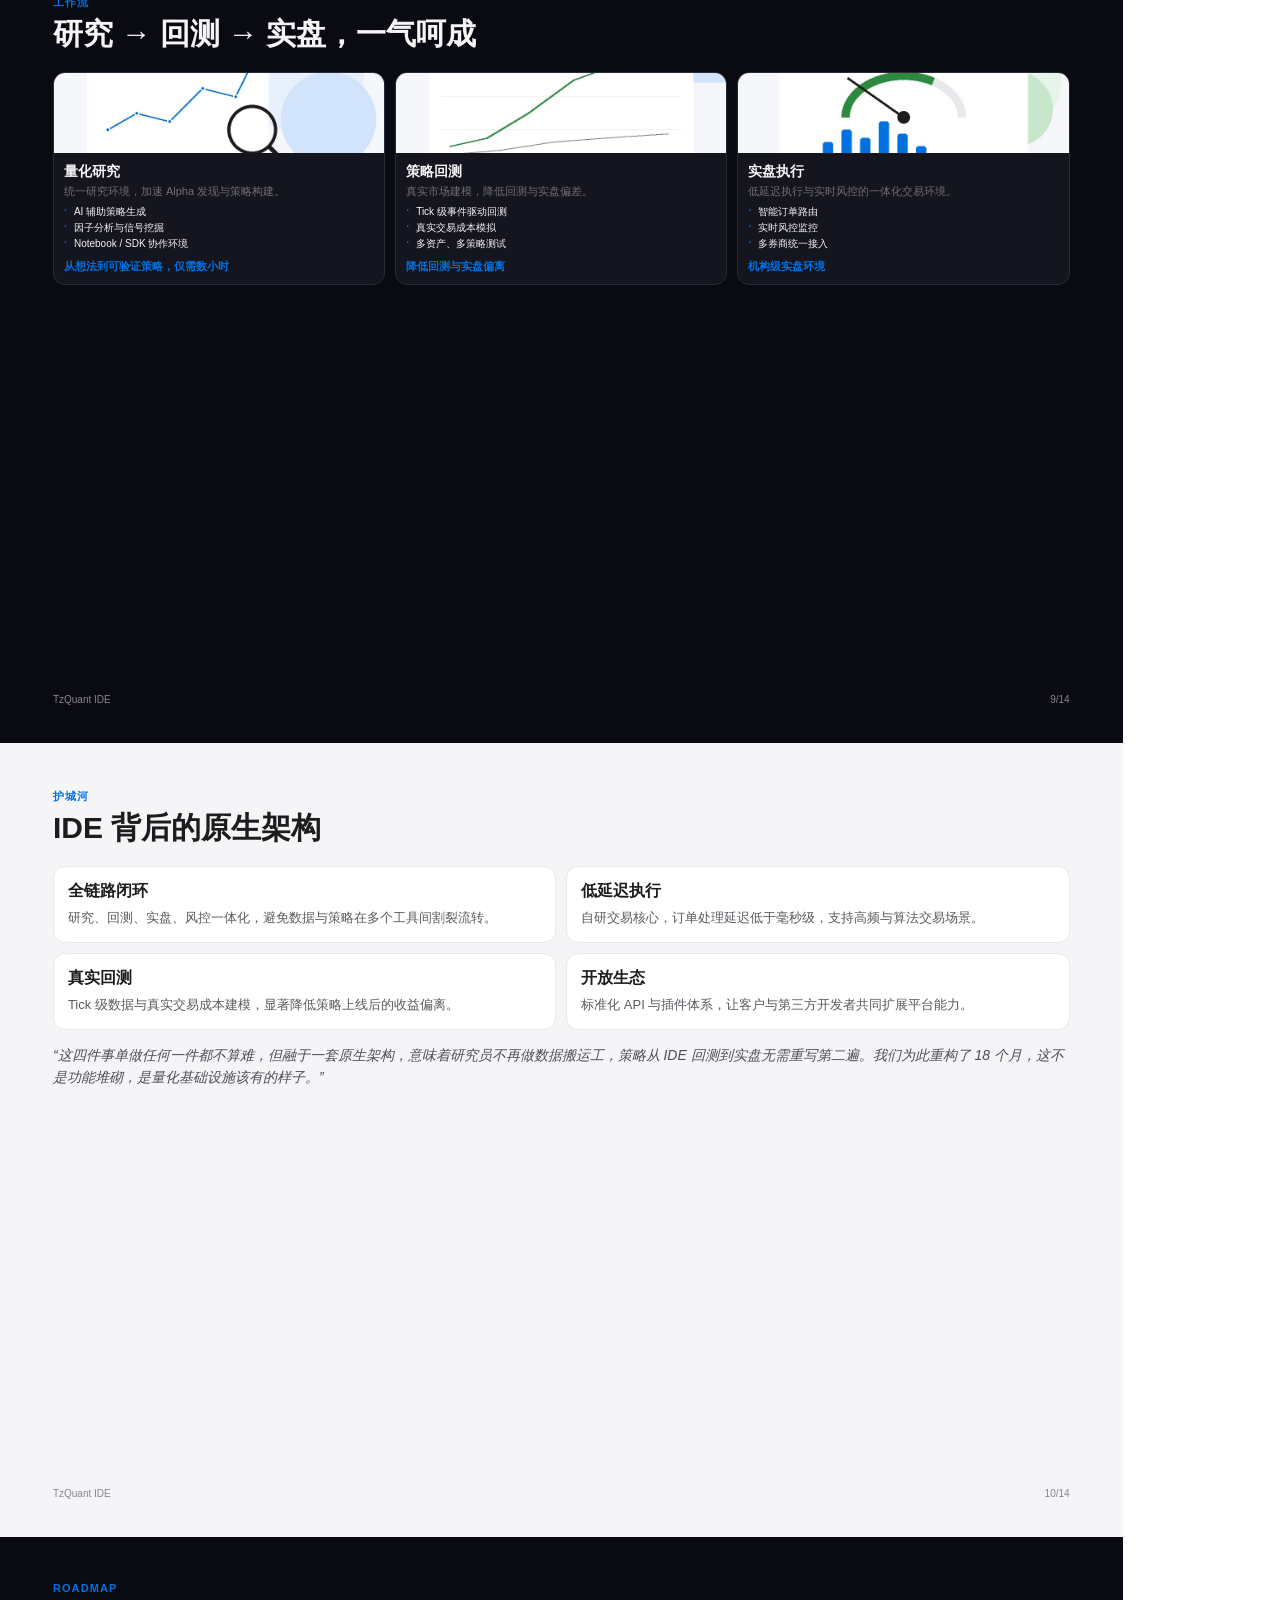
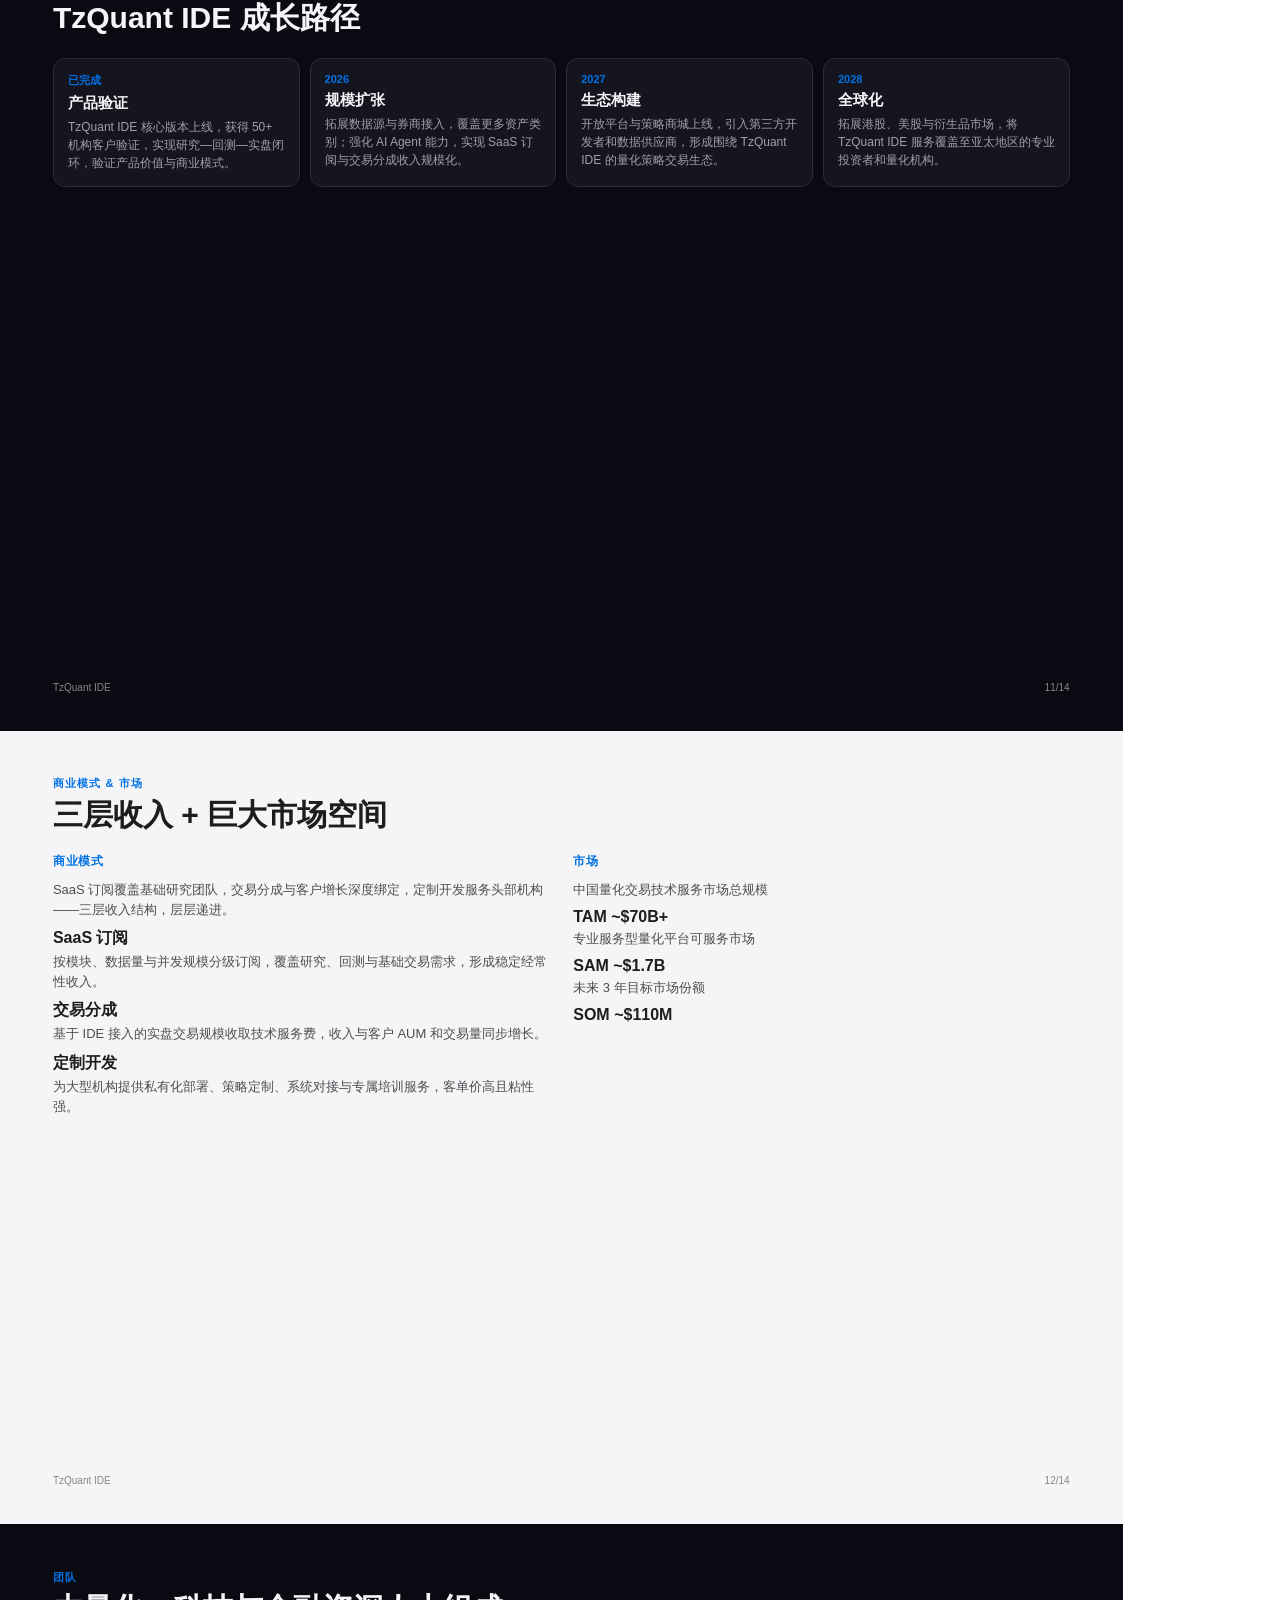
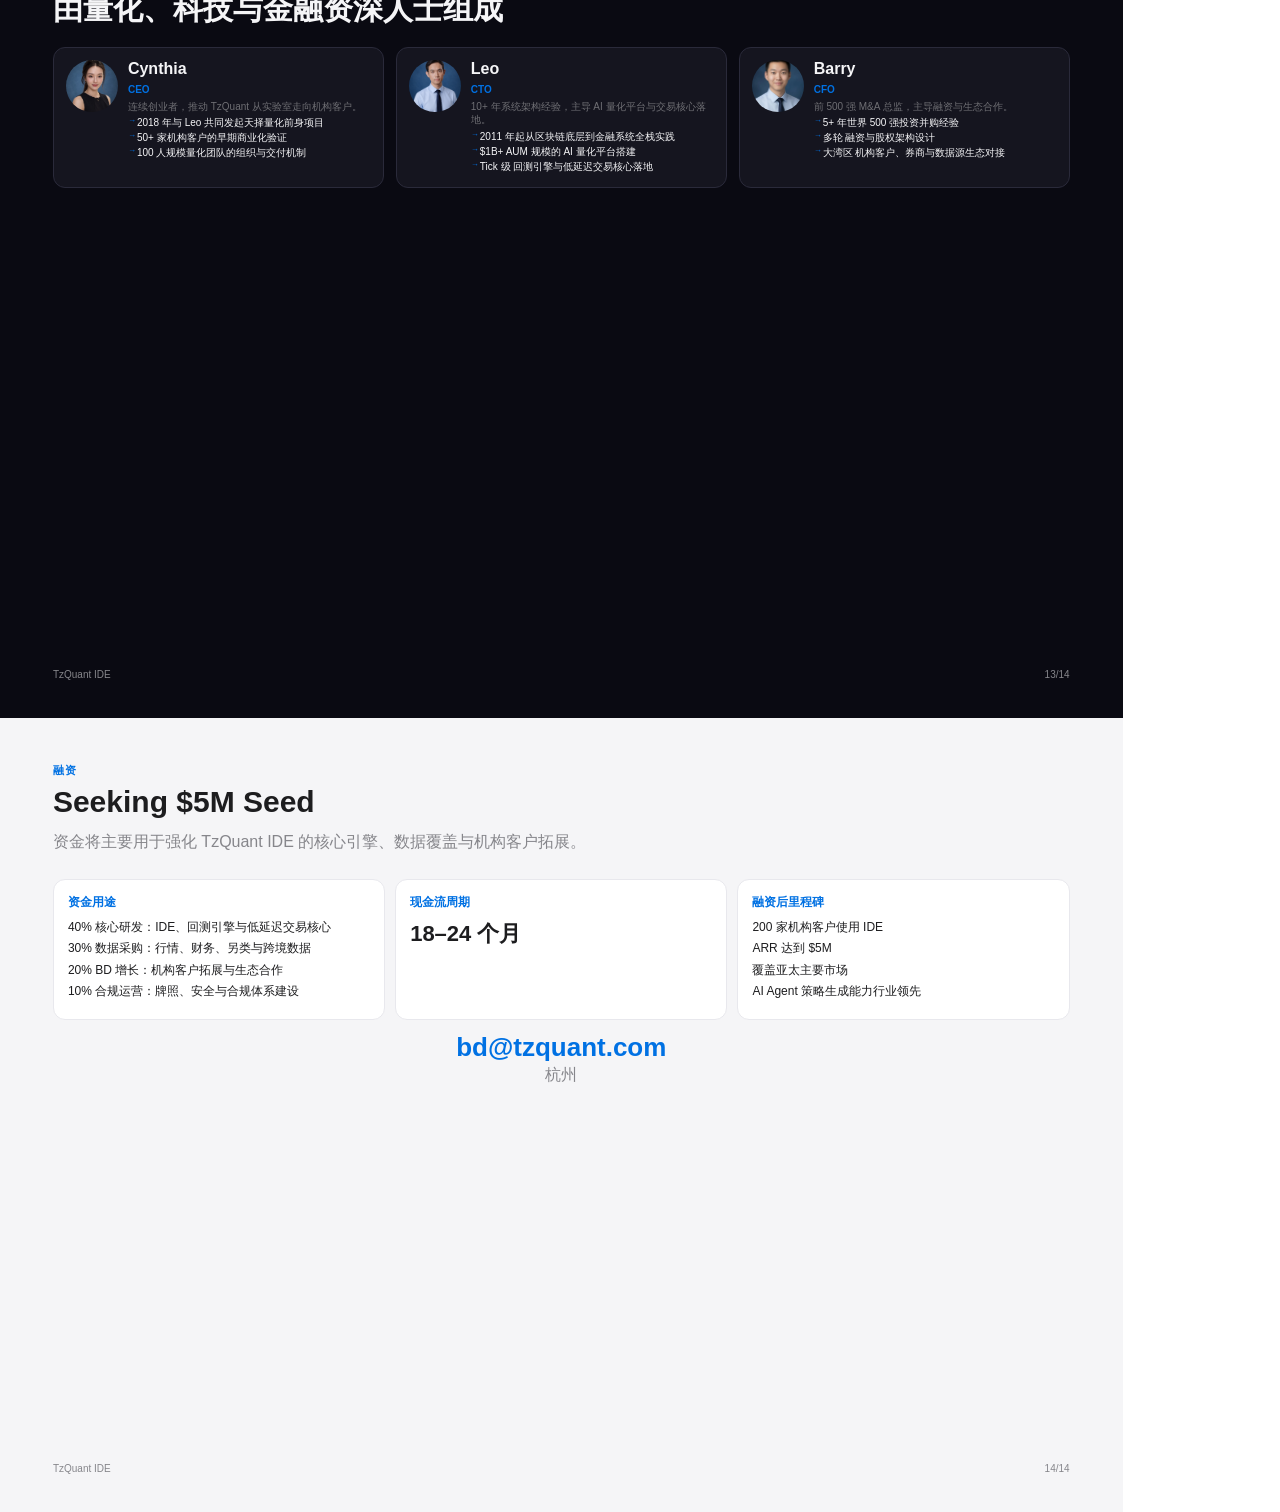
==== commit 01ccb340: "Make IDE-focused deck more content-dense per slide" ====
--- a/deck_ide.html
+++ b/deck_ide.html
@@ -3,103 +3,106 @@
 * { margin: 0; padding: 0; box-sizing: border-box; }
 html, body { font-family: -apple-system, BlinkMacSystemFont, "SF Pro Display", "PingFang SC", "Microsoft YaHei", sans-serif; }
 body { margin: 0; }
-.slide { width: 297mm; height: 210mm; padding: 14mm 16mm; position: relative; overflow: hidden; page-break-after: always; display: flex; flex-direction: column; }
+.slide { width: 297mm; height: 210mm; padding: 12mm 14mm; position: relative; overflow: hidden; page-break-after: always; display: flex; flex-direction: column; }
 .slide:last-child { page-break-after: auto; }
 .slide-dark { background: #0a0a12; color: #f5f5f7; }
 .slide-light { background: #f5f5f7; color: #1d1d1f; }
 .center { justify-content: center; text-align: center; align-items: center; }
-.eyebrow { font-size: 12px; font-weight: 700; letter-spacing: 0.1em; text-transform: uppercase; color: #0071e3; margin-bottom: 8px; display: block; }
-.slide-title { font-size: 32px; font-weight: 700; line-height: 1.25; margin-bottom: 16px; }
-.slide-subtitle { font-size: 17px; color: #aeaeb3; margin-bottom: 18px; line-height: 1.5; }
-.slide-body, .slide-summary, .split-body { font-size: 15px; line-height: 1.7; color: #6e6e73; max-width: 95%; }
-.slide-dark .slide-body, .slide-dark .slide-subtitle { color: #aeaeb3; }
+.eyebrow { font-size: 11px; font-weight: 700; letter-spacing: 0.1em; text-transform: uppercase; color: #0071e3; margin-bottom: 6px; display: block; }
+.slide-title { font-size: 30px; font-weight: 700; line-height: 1.2; margin-bottom: 10px; }
+.slide-subtitle { font-size: 16px; color: #86868b; margin-bottom: 14px; line-height: 1.55; }
+.slide-body, .slide-summary, .split-body { font-size: 14px; line-height: 1.7; color: #4e4e52; max-width: 100%; }
+.slide-dark .slide-body, .slide-dark .slide-subtitle { color: #a0a0a8; }
 
-.cover-title { font-size: 46px; font-weight: 800; line-height: 1.15; margin-bottom: 18px; }
-.cover-subtitle { font-size: 20px; color: #aeaeb3; max-width: 80%; margin: 0 auto; }
-.big-quote { font-size: 26px; font-style: italic; line-height: 1.5; max-width: 88%; margin: 0 auto 28px; text-align: center; }
-cite { display: block; text-align: center; font-size: 16px; color: #aeaeb3; }
-.big-bullets { list-style: none; max-width: 75%; margin: 18px auto 0; text-align: left; }
-.big-bullets li { font-size: 18px; padding: 10px 0 10px 28px; position: relative; color: #f5f5f7; }
+.cover-title { font-size: 42px; font-weight: 800; line-height: 1.15; margin-bottom: 16px; }
+.cover-subtitle { font-size: 19px; color: #a0a0a8; max-width: 80%; margin: 0 auto; }
+.big-quote { font-size: 24px; font-style: italic; line-height: 1.5; max-width: 88%; margin: 0 auto 24px; text-align: center; }
+cite { display: block; text-align: center; font-size: 15px; color: #a0a0a8; }
+.big-bullets { list-style: none; max-width: 80%; margin: 14px auto 0; text-align: left; }
+.big-bullets li { font-size: 17px; padding: 8px 0 8px 28px; position: relative; color: #f5f5f7; }
 .big-bullets li::before { content: "→"; position: absolute; left: 0; color: #0071e3; font-weight: 700; }
-.center-body { font-size: 18px; color: #aeaeb3; max-width: 80%; margin: 0 auto 12px; }
+.center-body { font-size: 17px; color: #a0a0a8; max-width: 82%; margin: 0 auto 10px; }
 
-.metrics-row { display: grid; grid-template-columns: repeat(4, 1fr); gap: 12px; margin-top: 16px; }
+.metrics-row { display: grid; grid-template-columns: repeat(4, 1fr); gap: 10px; margin-top: 14px; }
 .metrics-row.growth { grid-template-columns: repeat(3, 1fr); }
-.metric { background: #fff; border-radius: 12px; padding: 18px 10px; text-align: center; border: 1px solid #e8e8ed; }
+.metric { background: #fff; border-radius: 10px; padding: 16px 8px; text-align: center; border: 1px solid #e8e8ed; }
 .slide-dark .metric { background: #15151f; border-color: #2a2a3a; }
-.metric-value { font-size: 28px; font-weight: 800; color: #0071e3; display: block; }
-.metric-label { font-size: 12px; color: #1d1d1f; margin-top: 6px; display: block; }
+.metric-value { font-size: 26px; font-weight: 800; color: #0071e3; display: block; }
+.metric-label { font-size: 11px; color: #1d1d1f; margin-top: 5px; display: block; }
 .slide-dark .metric-label { color: #f5f5f7; }
 
-.split-body { margin-bottom: 18px; }
-.split-body p { margin-bottom: 10px; }
+.split-body { margin-bottom: 14px; }
+.split-body p { margin-bottom: 8px; }
 
-.cards-grid { display: grid; gap: 14px; margin-top: 14px; }
+.cards-grid { display: grid; gap: 10px; margin-top: 10px; }
 .cards-grid.cols-2 { grid-template-columns: repeat(2, 1fr); }
-.info-card { background: #fff; border-radius: 14px; padding: 18px; border: 1px solid #e8e8ed; }
+.info-card { background: #fff; border-radius: 12px; padding: 14px; border: 1px solid #e8e8ed; }
 .slide-dark .info-card { background: #15151f; border-color: #2a2a3a; }
-.info-card h3 { font-size: 18px; font-weight: 700; margin-bottom: 8px; color: #1d1d1f; }
+.info-card h3 { font-size: 16px; font-weight: 700; margin-bottom: 6px; color: #1d1d1f; }
 .slide-dark .info-card h3 { color: #f5f5f7; }
-.info-card p { font-size: 14px; color: #6e6e73; line-height: 1.55; }
+.info-card p { font-size: 13px; color: #5a5a60; line-height: 1.55; }
+.slide-dark .info-card p { color: #a0a0a8; }
 
-.competitor-table { width: 100%; border-collapse: collapse; margin-top: 14px; font-size: 14px; background: #fff; border-radius: 12px; overflow: hidden; }
+.competitor-table { width: 100%; border-collapse: collapse; margin-top: 10px; font-size: 13px; background: #fff; border-radius: 10px; overflow: hidden; }
 .slide-dark .competitor-table { background: #15151f; }
-.competitor-table th, .competitor-table td { padding: 10px 8px; text-align: center; border-bottom: 1px solid #e8e8ed; }
+.competitor-table th, .competitor-table td { padding: 8px 6px; text-align: center; border-bottom: 1px solid #e8e8ed; }
 .slide-dark .competitor-table th, .slide-dark .competitor-table td { border-color: #2a2a3a; }
 .competitor-table th { background: #101018; color: #f5f5f7; }
-.competitor-table td:first-child { text-align: left; font-weight: 600; padding-left: 14px; }
+.competitor-table td:first-child { text-align: left; font-weight: 600; padding-left: 12px; }
 .competitor-table tr.highlight { background: rgba(0,113,227,0.1); }
 .competitor-table tr.highlight td { color: #0071e3; font-weight: 700; }
 
-.growth-title { font-size: 18px; margin-top: 18px; margin-bottom: 6px; }
-.slide-quote { font-size: 15px; font-style: italic; color: #6e6e73; margin-top: 18px; line-height: 1.6; }
-.slide-dark .slide-quote { color: #aeaeb3; }
+.growth-title { font-size: 16px; margin-top: 14px; margin-bottom: 4px; }
+.slide-quote { font-size: 14px; font-style: italic; color: #4e4e52; margin-top: 14px; line-height: 1.6; }
+.slide-dark .slide-quote { color: #a0a0a8; }
 
-.product-grid { display: grid; grid-template-columns: repeat(3, 1fr); gap: 14px; margin-top: 14px; }
-.product-card { background: #fff; border-radius: 14px; overflow: hidden; border: 1px solid #e8e8ed; }
+.product-grid { display: grid; grid-template-columns: repeat(3, 1fr); gap: 10px; margin-top: 10px; }
+.product-card { background: #fff; border-radius: 12px; overflow: hidden; border: 1px solid #e8e8ed; }
 .slide-dark .product-card { background: #15151f; border-color: #2a2a3a; }
-.product-media { height: 90px; overflow: hidden; }
+.product-media { height: 80px; overflow: hidden; }
 .product-media img { width: 100%; height: 100%; object-fit: cover; }
-.product-info { padding: 12px; }
-.product-info h3 { font-size: 15px; font-weight: 700; margin-bottom: 4px; }
-.product-lead { font-size: 12px; color: #6e6e73; margin-bottom: 8px; }
+.product-info { padding: 10px; }
+.product-info h3 { font-size: 14px; font-weight: 700; margin-bottom: 3px; }
+.product-lead { font-size: 11px; color: #6e6e73; margin-bottom: 6px; }
 .product-points { list-style: none; }
-.product-points li { font-size: 11px; margin-bottom: 3px; padding-left: 12px; position: relative; }
+.product-points li { font-size: 10px; margin-bottom: 2px; padding-left: 10px; position: relative; }
 .product-points li::before { content: "·"; position: absolute; left: 0; color: #0071e3; font-weight: 700; }
-.outcome-label { display: block; margin-top: 10px; font-size: 12px; font-weight: 700; color: #0071e3; }
+.outcome-label { display: block; margin-top: 8px; font-size: 11px; font-weight: 700; color: #0071e3; }
 
-.roadmap-grid { display: grid; grid-template-columns: repeat(4, 1fr); gap: 14px; margin-top: 18px; }
-.roadmap-card { background: #fff; border-radius: 14px; padding: 18px; border: 1px solid #e8e8ed; }
+.roadmap-grid { display: grid; grid-template-columns: repeat(4, 1fr); gap: 10px; margin-top: 12px; }
+.roadmap-card { background: #fff; border-radius: 12px; padding: 14px; border: 1px solid #e8e8ed; }
 .slide-dark .roadmap-card { background: #15151f; border-color: #2a2a3a; }
-.roadmap-status { font-size: 12px; color: #0071e3; font-weight: 700; margin-bottom: 8px; display: block; }
-.roadmap-card h3 { font-size: 16px; font-weight: 700; margin-bottom: 6px; }
-.roadmap-card p { font-size: 13px; color: #6e6e73; line-height: 1.5; }
+.roadmap-status { font-size: 11px; color: #0071e3; font-weight: 700; margin-bottom: 6px; display: block; }
+.roadmap-card h3 { font-size: 15px; font-weight: 700; margin-bottom: 5px; }
+.roadmap-card p { font-size: 12px; color: #5a5a60; line-height: 1.5; }
+.slide-dark .roadmap-card p { color: #a0a0a8; }
 
-.two-col { display: grid; grid-template-columns: 1fr 1fr; gap: 28px; margin-top: 14px; }
-.col-block h3 { font-size: 13px; color: #0071e3; text-transform: uppercase; letter-spacing: 0.05em; margin-bottom: 12px; }
-.col-block h4 { font-size: 17px; font-weight: 700; margin: 10px 0 4px; }
-.col-block p { font-size: 14px; color: #6e6e73; line-height: 1.5; }
+.two-col { display: grid; grid-template-columns: 1fr 1fr; gap: 24px; margin-top: 10px; }
+.col-block h3 { font-size: 12px; color: #0071e3; text-transform: uppercase; letter-spacing: 0.05em; margin-bottom: 10px; }
+.col-block h4 { font-size: 16px; font-weight: 700; margin: 8px 0 3px; }
+.col-block p { font-size: 13px; color: #4e4e52; line-height: 1.55; margin-bottom: 4px; }
+.slide-dark .col-block p { color: #a0a0a8; }
 
-.team-grid { display: grid; grid-template-columns: repeat(3, 1fr); gap: 14px; margin-top: 14px; }
-.team-card { background: #fff; border-radius: 14px; padding: 14px; display: flex; gap: 12px; border: 1px solid #e8e8ed; }
+.team-grid { display: grid; grid-template-columns: repeat(3, 1fr); gap: 12px; margin-top: 10px; }
+.team-card { background: #fff; border-radius: 12px; padding: 12px; display: flex; gap: 10px; border: 1px solid #e8e8ed; }
 .slide-dark .team-card { background: #15151f; border-color: #2a2a3a; }
-.member-photo { width: 56px; height: 56px; border-radius: 50%; object-fit: cover; flex-shrink: 0; }
-.team-card h3 { font-size: 17px; margin-bottom: 2px; }
-.member-role { font-size: 11px; color: #0071e3; font-weight: 600; }
-.member-tagline { font-size: 11px; color: #6e6e73; margin: 4px 0; line-height: 1.35; }
+.member-photo { width: 52px; height: 52px; border-radius: 50%; object-fit: cover; flex-shrink: 0; }
+.team-card h3 { font-size: 16px; margin-bottom: 1px; }
+.member-role { font-size: 10px; color: #0071e3; font-weight: 600; }
+.member-tagline { font-size: 10px; color: #6e6e73; margin: 3px 0; line-height: 1.35; }
 .team-card ul { list-style: none; }
-.team-card li { font-size: 11px; margin-bottom: 2px; padding-left: 10px; position: relative; }
-.team-card li::before { content: "→"; position: absolute; left: 0; color: #0071e3; font-size: 9px; }
+.team-card li { font-size: 10px; margin-bottom: 1px; padding-left: 9px; position: relative; }
+.team-card li::before { content: "→"; position: absolute; left: 0; color: #0071e3; font-size: 8px; }
 
-.funding-plan { display: grid; grid-template-columns: repeat(3, 1fr); gap: 14px; margin-top: 14px; }
-.fund-block { background: #fff; border-radius: 14px; padding: 16px; border: 1px solid #e8e8ed; }
-.fund-block h3 { font-size: 13px; color: #0071e3; margin-bottom: 10px; }
-.fund-value { font-size: 24px; font-weight: 700; }
+.funding-plan { display: grid; grid-template-columns: repeat(3, 1fr); gap: 10px; margin-top: 10px; }
+.fund-block { background: #fff; border-radius: 12px; padding: 14px; border: 1px solid #e8e8ed; }
+.fund-block h3 { font-size: 12px; color: #0071e3; margin-bottom: 8px; }
+.fund-value { font-size: 22px; font-weight: 700; }
 .fund-block ul { list-style: none; }
-.fund-block li { font-size: 13px; margin-bottom: 5px; }
-.contact-email { font-size: 28px; color: #0071e3; font-weight: 600; text-align: center; display: block; margin-top: 16px; text-decoration: none; }
-.contact-location { text-align: center; color: #aeaeb3; margin-top: 4px; }
+.fund-block li { font-size: 12px; margin-bottom: 4px; line-height: 1.45; }
+.contact-email { font-size: 26px; color: #0071e3; font-weight: 600; text-align: center; display: block; margin-top: 12px; text-decoration: none; }
+.contact-location { text-align: center; color: #86868b; margin-top: 2px; }
 
-.footer { position: absolute; bottom: 12mm; left: 16mm; right: 16mm; font-size: 11px; color: #aeaeb3; display: flex; justify-content: space-between; }
-</style></head><body><section class="slide slide-dark center" id="cover"><span class="eyebrow">TzQuant IDE</span><h1 class="cover-title">为量化私募打造一体化基础设施</h1><p class="cover-subtitle">从研究 → 回测 → 实盘，将策略上线周期从3周缩短到3天，降低30%+实盘偏差</p><div class="footer"><span>TzQuant IDE</span><span>1/14</span></div></section><section class="slide slide-dark" id="problem"><blockquote class="big-quote">“我们见过太多优秀的策略团队，因为回测环境与实盘偏差超过30%，上线首日就触发风控——这不是能力的差距，是基础设施的缺失。”</blockquote><cite>—— TzQuant 创始人</cite><div class="footer"><span>TzQuant IDE</span><span>2/14</span></div></section><section class="slide slide-light" id="why-ide"><span class="eyebrow">为什么需要量化 IDE</span><h2 class="slide-title">策略开发工具链正在割裂</h2><div class="split-body"><p>研究员要在 Jupyter、数据库、回测框架、交易终端之间反复切换，数据清洗占去 60% 时间。</p><p>真正需要的不是更多工具，而是一个集数据、研究、回测、风控于一体的量化 IDE。</p></div><div class="metrics-row"><div class="metric"><span class="metric-value">60%</span><span class="metric-label">时间浪费在数据清洗</span></div><div class="metric"><span class="metric-value">4+</span><span class="metric-label">工具系统来回切换</span></div><div class="metric"><span class="metric-value">30%+</span><span class="metric-label">回测/实盘偏差</span></div><div class="metric"><span class="metric-value">3周</span><span class="metric-label">传统策略上线周期</span></div></div><div class="footer"><span>TzQuant IDE</span><span>3/14</span></div></section><section class="slide slide-dark" id="ide-intro"><span class="eyebrow">产品介绍</span><h2 class="slide-title">TzQuant IDE：
-为量化策略而生的生产环境</h2><p class="center-body">一站式覆盖策略开发全生命周期，从数据探索、因子研究、AI 生成、回测验证到实盘部署，全部在一个环境中完成。</p><ul class="big-bullets"><li>Notebook / SDK 双模协作研究</li><li>AI Agent 辅助策略生成与因子挖掘</li><li>Tick 级真实市场回测</li><li>一键部署至低延迟实盘交易</li><li>事前/事中/事后全链路风控</li></ul><div class="footer"><span>TzQuant IDE</span><span>4/14</span></div></section><section class="slide slide-light" id="ide-features"><span class="eyebrow">IDE 核心能力</span><h2 class="slide-title">研究员无需离开编辑器</h2><div class="cards-grid cols-2"><div class="info-card"><h3>统一数据工作台</h3><p>行情、财务、另类数据一键接入；SQL / Python / API 任意方式查询，数据版本可追溯。</p></div><div class="info-card"><h3>AI 策略助手</h3><p>自然语言生成策略框架、自动补全因子逻辑、解释回测结果，降低策略开发门槛。</p></div><div class="info-card"><h3>原生回测引擎</h3><p>Tick 级事件驱动、真实交易成本建模、多资产多策略并行，回测即生产。</p></div><div class="info-card"><h3>实盘一键发布</h3><p>从研究到实盘无需重写代码，内置智能路由、实时风控、多券商统一接入。</p></div></div><div class="footer"><span>TzQuant IDE</span><span>5/14</span></div></section><section class="slide slide-dark" id="ide-vs-others"><span class="eyebrow">竞品对比</span><h2 class="slide-title">TzQuant IDE 专注机构级闭环</h2><p class="slide-body">不追求功能堆砌，而是把“研究—回测—实盘”闭环做深。</p><table class="competitor-table"><thead><tr><th>平台</th><th>AI Agent</th><th>开放研究</th><th>社区协作</th><th>策略执行</th></tr></thead><tbody><tr class=""><td>WorldQuant BRAIN</td><td>△</td><td>△</td><td>✓</td><td>✓</td></tr><tr class=""><td>QuantConnect</td><td>✗</td><td>✗</td><td>✓</td><td>✓</td></tr><tr class=""><td>JoinQuant</td><td>✗</td><td>✗</td><td>✓</td><td>✓</td></tr><tr class=""><td>RiceQuant</td><td>✗</td><td>✗</td><td>✓</td><td>✓</td></tr><tr class=""><td>Hugging Face</td><td>✓</td><td>✓</td><td>✓</td><td>✗</td></tr><tr class="highlight"><td>TzQuant</td><td>✓✓</td><td>✓✓</td><td>✓✓</td><td>✓</td></tr></tbody></table><div class="footer"><span>TzQuant IDE</span><span>6/14</span></div></section><section class="slide slide-dark" id="why-now"><span class="eyebrow">Why now</span><h2 class="slide-title">量化 IDE 进入爆发窗口</h2><div class="cards-grid cols-2"><div class="info-card"><h3>AI 正在重构策略研究流程</h3><p>大模型与自动化工具正在显著降低策略开发门槛，提高研究效率，机构可以更快地生成、测试和优化策略。</p></div><div class="info-card"><h3>多资产交易需求快速增长</h3><p>机构正在从单一股票策略扩展至股票、期货、期权、加密资产和跨市场套利，多资产环境使系统复杂度显著提升。</p></div><div class="info-card"><h3>机构需求正在升级</h3><p>机构已经从单一工具需求，转向统一、稳定、可扩展的量化生产环境，需要覆盖研究、回测、执行和风控的完整工作流。</p></div><div class="info-card"><h3>基础设施生态已经成熟</h3><p>云计算、实时数据接口、交易API以及计算资源成本下降，使机构级量化平台具备成熟落地条件。</p></div></div><div class="footer"><span>TzQuant IDE</span><span>7/14</span></div></section><section class="slide slide-light" id="traction"><span class="eyebrow">验证</span><h2 class="slide-title">TzQuant IDE 已被机构验证</h2><p class="slide-summary">已有 20+ 家机构客户，累计运行 100+ 个策略模型，其中 10 个已进入实盘交易。</p><div class="metrics-row"><div class="metric"><span class="metric-value">90%</span><span class="metric-label">策略上线周期缩短</span></div><div class="metric"><span class="metric-value">~$50M</span><span class="metric-label">日均交易额</span></div><div class="metric"><span class="metric-value">95%+</span><span class="metric-label">客户月留存率</span></div><div class="metric"><span class="metric-value">2.4×</span><span class="metric-label">平均机构扩容率</span></div></div><h3 class="growth-title">过去 6 个月</h3><div class="metrics-row growth"><div class="metric"><span class="metric-value">300%</span><span class="metric-label">客户数增长</span></div><div class="metric"><span class="metric-value">450%</span><span class="metric-label">实盘策略增长</span></div><div class="metric"><span class="metric-value">600%</span><span class="metric-label">日交易额增长</span></div></div><p class="slide-quote">“以前一个策略从回测到实盘需要 3 周，现在 3 天。TzQuant 让我们敢做更高频的策略了。”</p><div class="footer"><span>TzQuant IDE</span><span>8/14</span></div></section><section class="slide slide-dark" id="modules"><span class="eyebrow">工作流</span><h2 class="slide-title">研究 → 回测 → 实盘，一气呵成</h2><div class="product-grid"><div class="product-card"><div class="product-media"><img src="assets/research.jpg"/></div><div class="product-info"><h3>量化研究</h3><p class="product-lead">统一研究环境，加速 Alpha 发现与策略构建。</p><ul class="product-points"><li>AI 辅助策略生成</li><li>因子分析与信号挖掘</li><li>Notebook / SDK 协作环境</li></ul><span class="outcome-label">从想法到可验证策略，仅需数小时</span></div></div><div class="product-card"><div class="product-media"><img src="assets/backtest.jpg"/></div><div class="product-info"><h3>策略回测</h3><p class="product-lead">真实市场建模，降低回测与实盘偏差。</p><ul class="product-points"><li>Tick 级事件驱动回测</li><li>真实交易成本模拟</li><li>多资产、多策略测试</li></ul><span class="outcome-label">降低回测与实盘偏离</span></div></div><div class="product-card"><div class="product-media"><img src="assets/live.jpg"/></div><div class="product-info"><h3>实盘执行</h3><p class="product-lead">低延迟执行与实时风控的一体化交易环境。</p><ul class="product-points"><li>智能订单路由</li><li>实时风控监控</li><li>多券商统一接入</li></ul><span class="outcome-label">机构级实盘环境</span></div></div></div><div class="footer"><span>TzQuant IDE</span><span>9/14</span></div></section><section class="slide slide-light" id="moat"><span class="eyebrow">护城河</span><h2 class="slide-title">IDE 背后的原生架构</h2><div class="cards-grid cols-2"><div class="info-card"><h3>全链路闭环</h3><p>研究、回测、实盘、风控一体化，避免数据与策略在多个工具间割裂流转。</p></div><div class="info-card"><h3>低延迟执行</h3><p>自研交易核心，订单处理延迟低于毫秒级，支持高频与算法交易场景。</p></div><div class="info-card"><h3>真实回测</h3><p>Tick 级数据与真实交易成本建模，显著降低策略上线后的收益偏离。</p></div><div class="info-card"><h3>开放生态</h3><p>标准化 API 与插件体系，让客户与第三方开发者共同扩展平台能力。</p></div></div><p class="slide-quote">“这四件事，单做任何一件都不算难。但融于一套原生架构，意味着研究员不再做数据搬运工，策略从回测到实盘无需重写第二遍——我们为此重构了18个月。这不是功能堆砌，是量化基础设施该有的样子。”</p><div class="footer"><span>TzQuant IDE</span><span>10/14</span></div></section><section class="slide slide-dark" id="roadmap"><span class="eyebrow">Roadmap</span><h2 class="slide-title">TzQuant IDE 成长路径</h2><div class="roadmap-grid"><div class="roadmap-card"><span class="roadmap-status">已完成</span><h3>产品验证</h3><p>核心平台上线，获得 50+ 机构客户，验证产品与商业模式。</p></div><div class="roadmap-card"><span class="roadmap-status">2026</span><h3>规模扩张</h3><p>拓展数据源与券商接入，覆盖更多资产类别，实现 SaaS 收入规模化。</p></div><div class="roadmap-card"><span class="roadmap-status">2027</span><h3>生态构建</h3><p>开放平台与策略商城，引入第三方开发者，形成量化策略交易生态。</p></div><div class="roadmap-card"><span class="roadmap-status">2028</span><h3>全球化</h3><p>拓展港股、美股与衍生品市场，服务亚太地区的专业投资者。</p></div></div><div class="footer"><span>TzQuant IDE</span><span>11/14</span></div></section><section class="slide slide-light" id="business"><span class="eyebrow">商业模式 &amp; 市场</span><h2 class="slide-title">三层收入 + 巨大市场空间</h2><div class="two-col"><div class="col-block"><h3>商业模式</h3><p>SaaS 订阅覆盖基础，交易分成与客户共成长，定制开发服务头部——三层收入结构，层层递进。</p><h4>SaaS 订阅</h4><p>按模块与数据量分级订阅，覆盖研究、回测与基础交易需求。</p><h4>交易分成</h4><p>基于实盘交易规模收取技术服务费，与客户增长深度绑定。</p><h4>定制开发</h4><p>为大型机构提供私有化部署、策略定制与系统对接服务。</p></div><div class="col-block"><h3>市场</h3><p>中国量化交易技术服务市场总规模</p><p>专业服务型量化平台可服务市场</p><p>未来 3 年目标市场份额</p></div></div><div class="footer"><span>TzQuant IDE</span><span>12/14</span></div></section><section class="slide slide-dark" id="team"><span class="eyebrow">团队</span><h2 class="slide-title">由量化、科技与金融资深人士组成</h2><div class="team-grid"><div class="team-card"><img class="member-photo" src="assets/cynthia.png"/><div><h3>Cynthia</h3><span class="member-role">CEO</span><p class="member-tagline">连续创业者，推动 TzQuant 从实验室走向机构客户。</p><ul><li>2018 年与 Leo 共同发起天择量化前身项目</li><li>50+ 家机构客户的早期商业化验证</li><li>100 人规模量化团队的组织与交付机制</li></ul></div></div><div class="team-card"><img class="member-photo" src="assets/leo.png"/><div><h3>Leo</h3><span class="member-role">CTO</span><p class="member-tagline">10+ 年系统架构经验，主导 AI 量化平台与交易核心落地。</p><ul><li>2011 年起从区块链底层到金融系统全栈实践</li><li>$1B+ AUM 规模的 AI 量化平台搭建</li><li>Tick 级 回测引擎与低延迟交易核心落地</li></ul></div></div><div class="team-card"><img class="member-photo" src="assets/barry.jpg"/><div><h3>Barry</h3><span class="member-role">CFO</span><p class="member-tagline">前 500 强 M&amp;A 总监，主导融资与生态合作。</p><ul><li>5+ 年世界 500 强投资并购经验</li><li>多轮 融资与股权架构设计</li><li>大湾区 机构客户、券商与数据源生态对接</li></ul></div></div></div><div class="footer"><span>TzQuant IDE</span><span>13/14</span></div></section><section class="slide slide-light" id="funding"><span class="eyebrow">融资</span><h2 class="slide-title">Seeking $5M Seed</h2><p class="slide-subtitle">如果您对 TzQuant IDE 感兴趣，欢迎与我们联系。</p><div class="funding-plan"><div class="fund-block"><h3>用途</h3><ul><li>40% 核心研发</li><li>30% 数据采购</li><li>20% BD 增长</li><li>10% 合规运营</li></ul></div><div class="fund-block"><h3>现金流周期</h3><div class="fund-value">18–24 个月</div></div><div class="fund-block"><h3>里程碑</h3><ul><li>200 家机构客户</li><li>ARR $5M</li><li>亚洲市场覆盖</li></ul></div></div><a class="contact-email" href="mailto:bd@tzquant.com">bd@tzquant.com</a><p class="contact-location">杭州</p><div class="footer"><span>TzQuant IDE</span><span>14/14</span></div></section></body></html>+.footer { position: absolute; bottom: 10mm; left: 14mm; right: 14mm; font-size: 10px; color: #86868b; display: flex; justify-content: space-between; }
+</style></head><body><section class="slide slide-dark center" id="cover"><span class="eyebrow">TzQuant IDE</span><h1 class="cover-title">为量化私募打造一体化基础设施</h1><p class="cover-subtitle">从研究 → 回测 → 实盘，将策略上线周期从3周缩短到3天，降低30%+实盘偏差</p><div class="footer"><span>TzQuant IDE</span><span>1/14</span></div></section><section class="slide slide-dark" id="problem"><blockquote class="big-quote">“我们见过太多优秀的策略团队，因为回测环境与实盘偏差超过30%，上线首日就触发风控——这不是能力的差距，是基础设施的缺失。”</blockquote><cite>—— TzQuant 创始人</cite><div class="footer"><span>TzQuant IDE</span><span>2/14</span></div></section><section class="slide slide-light" id="why-ide"><span class="eyebrow">为什么需要量化 IDE</span><h2 class="slide-title">策略开发工具链正在割裂</h2><div class="split-body"><p>量化研究员日常要在 Jupyter Notebook、数据库查询工具、回测框架、交易终端、风控系统之间反复切换。数据清洗和格式对齐占去团队 60% 以上的有效时间，而策略在不同系统之间迁移时，数据口径、交易成本、接口差异直接导致回测与实盘偏差超过 30%。</p><p>专业投资者真正需要的不是更多零散工具，而是一个集数据探索、策略研究、回测验证、实盘执行与全链路风控于一体的量化 IDE：所有环节共享同一套数据模型、同一份代码、同一个执行引擎，策略从想法到上线无需离开编辑器。</p></div><div class="metrics-row"><div class="metric"><span class="metric-value">60%</span><span class="metric-label">时间浪费在数据清洗</span></div><div class="metric"><span class="metric-value">4+</span><span class="metric-label">工具系统来回切换</span></div><div class="metric"><span class="metric-value">30%+</span><span class="metric-label">回测/实盘偏差</span></div><div class="metric"><span class="metric-value">3周</span><span class="metric-label">传统策略上线周期</span></div></div><div class="footer"><span>TzQuant IDE</span><span>3/14</span></div></section><section class="slide slide-dark" id="ide-intro"><span class="eyebrow">产品介绍</span><h2 class="slide-title">TzQuant IDE：
+为量化策略而生的生产环境</h2><p class="center-body">TzQuant IDE 将策略开发的全生命周期整合到一个云端/私有化生产环境中。研究员可以在 Notebook 里完成数据探索与因子挖掘，通过 AI Agent 快速生成策略框架，调用 Tick 级真实市场回测进行验证，最后通过同一套代码一键部署到低延迟实盘交易，并受到事前、事中、事后全链路风控守护。</p><ul class="big-bullets"><li>Notebook / SDK 双模协作研究</li><li>AI Agent 辅助策略生成与因子挖掘</li><li>Tick 级真实市场回测</li><li>一键部署至低延迟实盘交易</li><li>事前/事中/事后全链路风控</li></ul><div class="footer"><span>TzQuant IDE</span><span>4/14</span></div></section><section class="slide slide-light" id="ide-features"><span class="eyebrow">IDE 核心能力</span><h2 class="slide-title">研究员无需离开编辑器</h2><div class="cards-grid cols-2"><div class="info-card"><h3>统一数据工作台</h3><p>行情、财务、另类数据一键接入；支持 SQL、Python SDK、REST API 多方式查询；内置数据血缘、版本控制与质量监控，让研究团队不再做数据搬运工。</p></div><div class="info-card"><h3>AI 策略助手</h3><p>基于大模型的策略助手支持自然语言生成策略框架、自动补全因子逻辑、解释回测结果、推荐优化方向；显著降低策略开发门槛，加速 Alpha 发现。</p></div><div class="info-card"><h3>原生回测引擎</h3><p>Tick 级事件驱动回测，真实交易成本建模，支持股票、期货、期权、加密资产多资产并行；回测代码即实盘代码，无需二次迁移。</p></div><div class="info-card"><h3>实盘一键发布</h3><p>内置低延迟交易核心、智能订单路由、实时风控监控与多券商统一接入；研究员点击即可将策略从 IDE 推送到生产环境。</p></div><div class="info-card"><h3>全链路风控</h3><p>事前仓位/敞口/黑名单校验、事中实时止损与异常监控、事后盈亏归因与合规报告，覆盖策略上线前中后的完整风险生命周期。</p></div><div class="info-card"><h3>开放插件生态</h3><p>标准化 API 与插件体系，支持客户和第三方开发者扩展数据源、因子库、交易接口与可视化组件，形成量化策略开发生态。</p></div></div><div class="footer"><span>TzQuant IDE</span><span>5/14</span></div></section><section class="slide slide-dark" id="ide-vs-others"><span class="eyebrow">竞品对比</span><h2 class="slide-title">TzQuant IDE 专注机构级闭环</h2><p class="slide-body">不追求功能堆砌，而是把“研究—回测—实盘”闭环做深。</p><table class="competitor-table"><thead><tr><th>平台</th><th>AI Agent</th><th>开放研究</th><th>社区协作</th><th>策略执行</th></tr></thead><tbody><tr class=""><td>WorldQuant BRAIN</td><td>△</td><td>△</td><td>✓</td><td>✓</td></tr><tr class=""><td>QuantConnect</td><td>✗</td><td>✗</td><td>✓</td><td>✓</td></tr><tr class=""><td>JoinQuant</td><td>✗</td><td>✗</td><td>✓</td><td>✓</td></tr><tr class=""><td>RiceQuant</td><td>✗</td><td>✗</td><td>✓</td><td>✓</td></tr><tr class=""><td>Hugging Face</td><td>✓</td><td>✓</td><td>✓</td><td>✗</td></tr><tr class="highlight"><td>TzQuant</td><td>✓✓</td><td>✓✓</td><td>✓✓</td><td>✓</td></tr></tbody></table><div class="footer"><span>TzQuant IDE</span><span>6/14</span></div></section><section class="slide slide-dark" id="why-now"><span class="eyebrow">Why now</span><h2 class="slide-title">量化 IDE 进入爆发窗口</h2><div class="cards-grid cols-2"><div class="info-card"><h3>AI 重构策略研究流程</h3><p>大模型与自动化工具正在显著降低策略开发门槛。机构可以用更少的研究员覆盖更多资产和策略，AI 原生 IDE 成为新的生产力中心。</p></div><div class="info-card"><h3>多资产交易需求快速增长</h3><p>股票、期货、期权、加密资产和跨市场套利并存，多资产环境使系统复杂度显著提升，单一工具已无法满足机构需求。</p></div><div class="info-card"><h3>机构需求从工具升级为平台</h3><p>机构已经从单一工具需求，转向统一、稳定、可扩展的量化生产环境，需要覆盖研究、回测、执行和风控的完整工作流。</p></div><div class="info-card"><h3>基础设施生态成熟</h3><p>云计算、实时数据接口、交易 API 以及计算资源成本下降，使机构级量化 IDE 具备成熟落地和规模复制的条件。</p></div></div><div class="footer"><span>TzQuant IDE</span><span>7/14</span></div></section><section class="slide slide-light" id="traction"><span class="eyebrow">验证</span><h2 class="slide-title">TzQuant IDE 已被机构验证</h2><p class="slide-summary">已有 20+ 家机构客户将 TzQuant IDE 作为核心量化生产环境，累计运行 100+ 个策略模型，其中 10 个已进入实盘交易。</p><div class="metrics-row"><div class="metric"><span class="metric-value">90%</span><span class="metric-label">策略上线周期缩短</span></div><div class="metric"><span class="metric-value">~$50M</span><span class="metric-label">日均交易额</span></div><div class="metric"><span class="metric-value">95%+</span><span class="metric-label">客户月留存率</span></div><div class="metric"><span class="metric-value">2.4×</span><span class="metric-label">平均机构扩容率</span></div></div><h3 class="growth-title">过去 6 个月</h3><div class="metrics-row growth"><div class="metric"><span class="metric-value">300%</span><span class="metric-label">客户数增长</span></div><div class="metric"><span class="metric-value">450%</span><span class="metric-label">实盘策略增长</span></div><div class="metric"><span class="metric-value">600%</span><span class="metric-label">日交易额增长</span></div></div><p class="slide-quote">“以前一个策略从回测到实盘需要 3 周，现在 3 天。TzQuant 让我们敢做更高频的策略了。”</p><div class="footer"><span>TzQuant IDE</span><span>8/14</span></div></section><section class="slide slide-dark" id="modules"><span class="eyebrow">工作流</span><h2 class="slide-title">研究 → 回测 → 实盘，一气呵成</h2><div class="product-grid"><div class="product-card"><div class="product-media"><img src="assets/research.jpg"/></div><div class="product-info"><h3>量化研究</h3><p class="product-lead">统一研究环境，加速 Alpha 发现与策略构建。</p><ul class="product-points"><li>AI 辅助策略生成</li><li>因子分析与信号挖掘</li><li>Notebook / SDK 协作环境</li></ul><span class="outcome-label">从想法到可验证策略，仅需数小时</span></div></div><div class="product-card"><div class="product-media"><img src="assets/backtest.jpg"/></div><div class="product-info"><h3>策略回测</h3><p class="product-lead">真实市场建模，降低回测与实盘偏差。</p><ul class="product-points"><li>Tick 级事件驱动回测</li><li>真实交易成本模拟</li><li>多资产、多策略测试</li></ul><span class="outcome-label">降低回测与实盘偏离</span></div></div><div class="product-card"><div class="product-media"><img src="assets/live.jpg"/></div><div class="product-info"><h3>实盘执行</h3><p class="product-lead">低延迟执行与实时风控的一体化交易环境。</p><ul class="product-points"><li>智能订单路由</li><li>实时风控监控</li><li>多券商统一接入</li></ul><span class="outcome-label">机构级实盘环境</span></div></div></div><div class="footer"><span>TzQuant IDE</span><span>9/14</span></div></section><section class="slide slide-light" id="moat"><span class="eyebrow">护城河</span><h2 class="slide-title">IDE 背后的原生架构</h2><div class="cards-grid cols-2"><div class="info-card"><h3>全链路闭环</h3><p>研究、回测、实盘、风控一体化，避免数据与策略在多个工具间割裂流转。</p></div><div class="info-card"><h3>低延迟执行</h3><p>自研交易核心，订单处理延迟低于毫秒级，支持高频与算法交易场景。</p></div><div class="info-card"><h3>真实回测</h3><p>Tick 级数据与真实交易成本建模，显著降低策略上线后的收益偏离。</p></div><div class="info-card"><h3>开放生态</h3><p>标准化 API 与插件体系，让客户与第三方开发者共同扩展平台能力。</p></div></div><p class="slide-quote">“这四件事单做任何一件都不算难，但融于一套原生架构，意味着研究员不再做数据搬运工，策略从 IDE 回测到实盘无需重写第二遍。我们为此重构了 18 个月，这不是功能堆砌，是量化基础设施该有的样子。”</p><div class="footer"><span>TzQuant IDE</span><span>10/14</span></div></section><section class="slide slide-dark" id="roadmap"><span class="eyebrow">Roadmap</span><h2 class="slide-title">TzQuant IDE 成长路径</h2><div class="roadmap-grid"><div class="roadmap-card"><span class="roadmap-status">已完成</span><h3>产品验证</h3><p>TzQuant IDE 核心版本上线，获得 50+ 机构客户验证，实现研究—回测—实盘闭环，验证产品价值与商业模式。</p></div><div class="roadmap-card"><span class="roadmap-status">2026</span><h3>规模扩张</h3><p>拓展数据源与券商接入，覆盖更多资产类别；强化 AI Agent 能力，实现 SaaS 订阅与交易分成收入规模化。</p></div><div class="roadmap-card"><span class="roadmap-status">2027</span><h3>生态构建</h3><p>开放平台与策略商城上线，引入第三方开发者和数据供应商，形成围绕 TzQuant IDE 的量化策略交易生态。</p></div><div class="roadmap-card"><span class="roadmap-status">2028</span><h3>全球化</h3><p>拓展港股、美股与衍生品市场，将 TzQuant IDE 服务覆盖至亚太地区的专业投资者和量化机构。</p></div></div><div class="footer"><span>TzQuant IDE</span><span>11/14</span></div></section><section class="slide slide-light" id="business"><span class="eyebrow">商业模式 &amp; 市场</span><h2 class="slide-title">三层收入 + 巨大市场空间</h2><div class="two-col"><div class="col-block"><h3>商业模式</h3><p>SaaS 订阅覆盖基础研究团队，交易分成与客户增长深度绑定，定制开发服务头部机构——三层收入结构，层层递进。</p><h4>SaaS 订阅</h4><p>按模块、数据量与并发规模分级订阅，覆盖研究、回测与基础交易需求，形成稳定经常性收入。</p><h4>交易分成</h4><p>基于 IDE 接入的实盘交易规模收取技术服务费，收入与客户 AUM 和交易量同步增长。</p><h4>定制开发</h4><p>为大型机构提供私有化部署、策略定制、系统对接与专属培训服务，客单价高且粘性强。</p></div><div class="col-block"><h3>市场</h3><p>中国量化交易技术服务市场总规模</p><h4>TAM ~$70B+</h4><p>专业服务型量化平台可服务市场</p><h4>SAM ~$1.7B</h4><p>未来 3 年目标市场份额</p><h4>SOM ~$110M</h4></div></div><div class="footer"><span>TzQuant IDE</span><span>12/14</span></div></section><section class="slide slide-dark" id="team"><span class="eyebrow">团队</span><h2 class="slide-title">由量化、科技与金融资深人士组成</h2><div class="team-grid"><div class="team-card"><img class="member-photo" src="assets/cynthia.png"/><div><h3>Cynthia</h3><span class="member-role">CEO</span><p class="member-tagline">连续创业者，推动 TzQuant 从实验室走向机构客户。</p><ul><li>2018 年与 Leo 共同发起天择量化前身项目</li><li>50+ 家机构客户的早期商业化验证</li><li>100 人规模量化团队的组织与交付机制</li></ul></div></div><div class="team-card"><img class="member-photo" src="assets/leo.png"/><div><h3>Leo</h3><span class="member-role">CTO</span><p class="member-tagline">10+ 年系统架构经验，主导 AI 量化平台与交易核心落地。</p><ul><li>2011 年起从区块链底层到金融系统全栈实践</li><li>$1B+ AUM 规模的 AI 量化平台搭建</li><li>Tick 级 回测引擎与低延迟交易核心落地</li></ul></div></div><div class="team-card"><img class="member-photo" src="assets/barry.jpg"/><div><h3>Barry</h3><span class="member-role">CFO</span><p class="member-tagline">前 500 强 M&amp;A 总监，主导融资与生态合作。</p><ul><li>5+ 年世界 500 强投资并购经验</li><li>多轮 融资与股权架构设计</li><li>大湾区 机构客户、券商与数据源生态对接</li></ul></div></div></div><div class="footer"><span>TzQuant IDE</span><span>13/14</span></div></section><section class="slide slide-light" id="funding"><span class="eyebrow">融资</span><h2 class="slide-title">Seeking $5M Seed</h2><p class="slide-subtitle">资金将主要用于强化 TzQuant IDE 的核心引擎、数据覆盖与机构客户拓展。</p><div class="funding-plan"><div class="fund-block"><h3>资金用途</h3><ul><li>40% 核心研发：IDE、回测引擎与低延迟交易核心</li><li>30% 数据采购：行情、财务、另类与跨境数据</li><li>20% BD 增长：机构客户拓展与生态合作</li><li>10% 合规运营：牌照、安全与合规体系建设</li></ul></div><div class="fund-block"><h3>现金流周期</h3><div class="fund-value">18–24 个月</div></div><div class="fund-block"><h3>融资后里程碑</h3><ul><li>200 家机构客户使用 IDE</li><li>ARR 达到 $5M</li><li>覆盖亚太主要市场</li><li>AI Agent 策略生成能力行业领先</li></ul></div></div><a class="contact-email" href="mailto:bd@tzquant.com">bd@tzquant.com</a><p class="contact-location">杭州</p><div class="footer"><span>TzQuant IDE</span><span>14/14</span></div></section></body></html>
